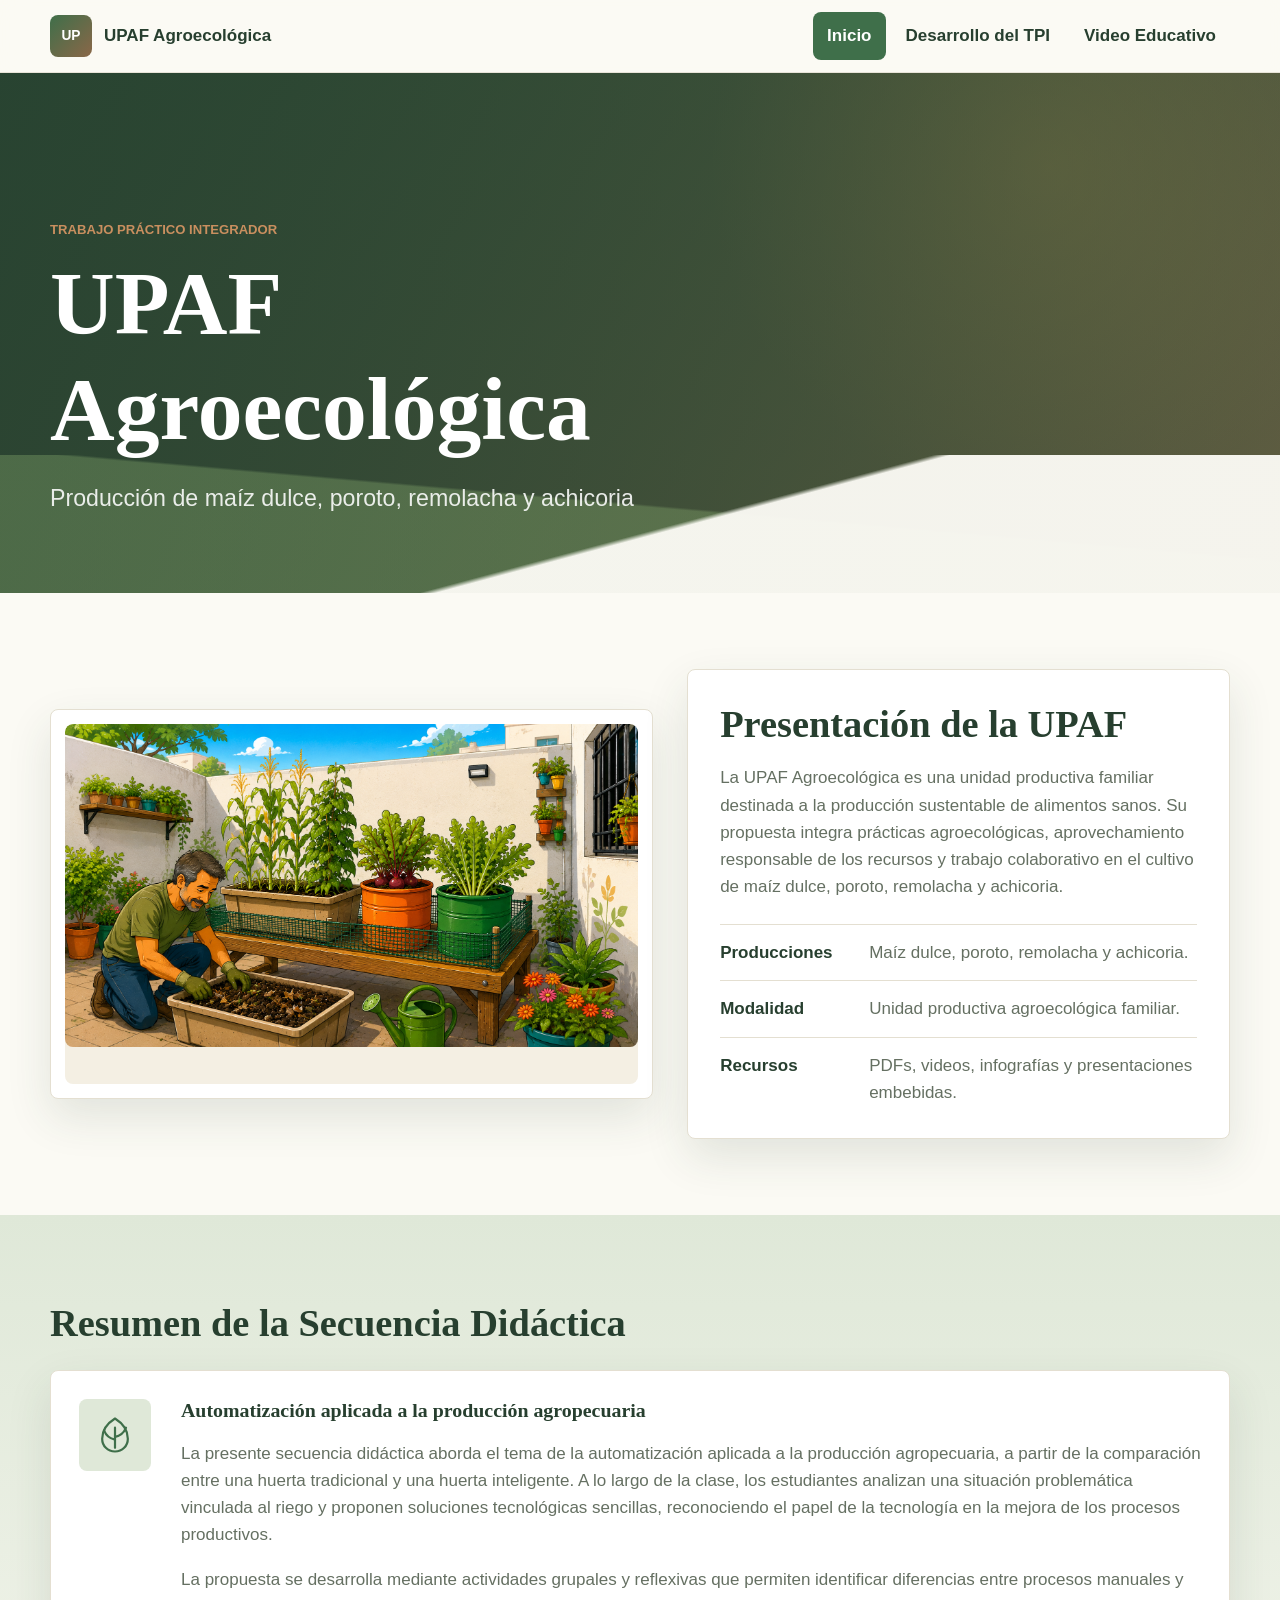
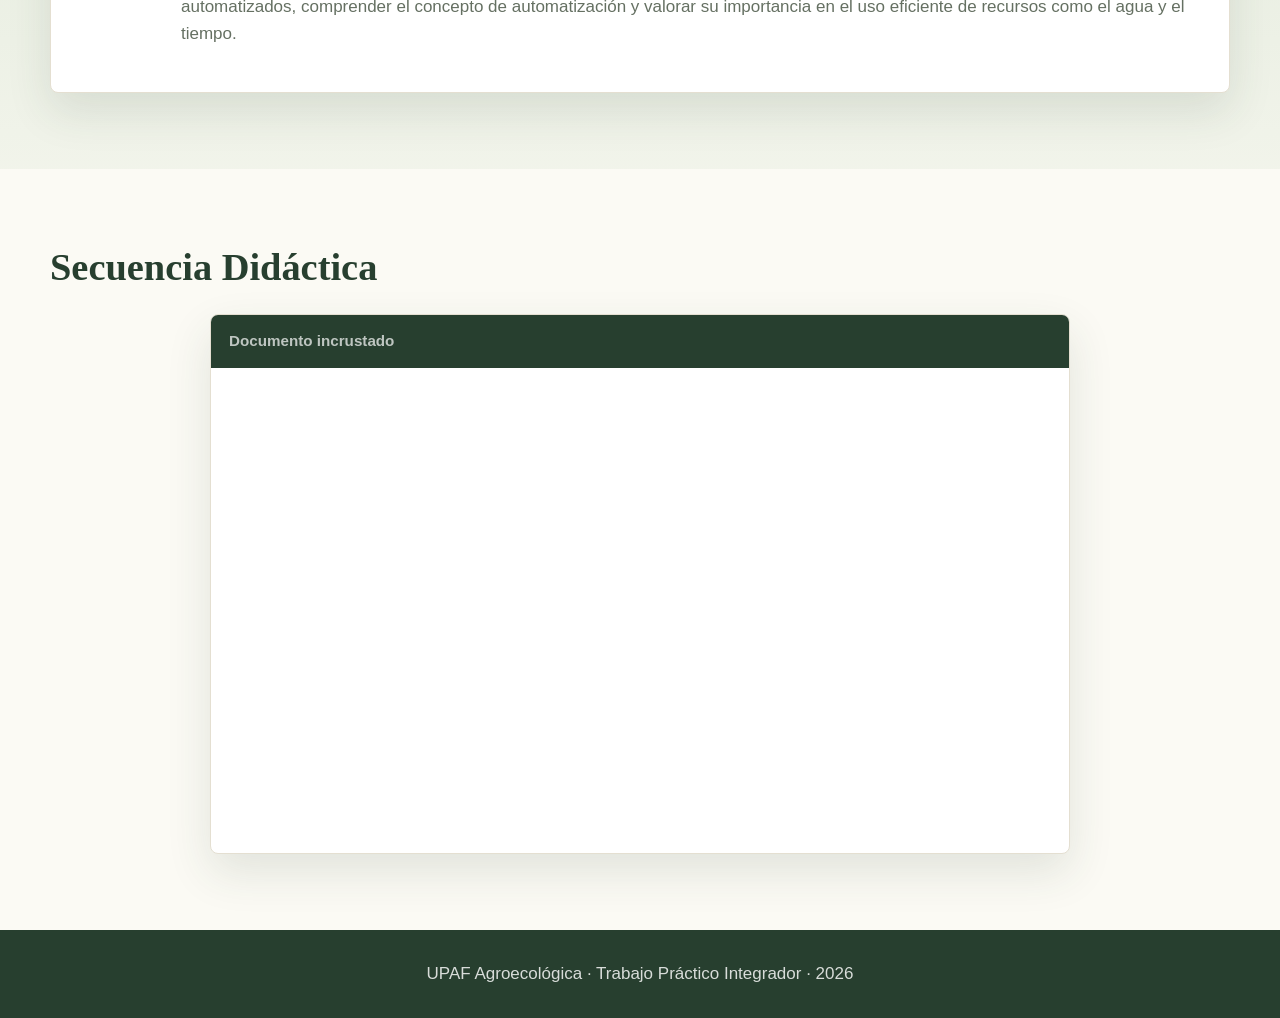
==== index.html @ 906739ae "Quitar el texto Sección 2 de la portada" ====
<!DOCTYPE html>
<html lang="es">
<head>
  <meta charset="UTF-8">
  <meta name="viewport" content="width=device-width, initial-scale=1.0">
  <title>UPAF Agroecológica</title>
  <link rel="stylesheet" href="styles.css">
</head>
<body>
  <header class="site-header">
    <nav class="navbar" aria-label="Navegación principal">
      <a class="brand" href="index.html" aria-label="Ir al inicio">
        <span class="brand-mark" aria-hidden="true">UP</span>
        <span>UPAF Agroecológica</span>
      </a>

      <button class="nav-toggle" type="button" aria-label="Abrir menú" aria-expanded="false">
        <span></span>
        <span></span>
        <span></span>
      </button>

      <div class="nav-links">
        <a class="active" href="index.html">Inicio</a>
        <a href="desarrollo.html">Desarrollo del TPI</a>
        <a href="video.html">Video Educativo</a>
      </div>
    </nav>
  </header>

  <main>
    <section class="hero home-hero">
      <div class="hero-content reveal">
        <p class="eyebrow">Trabajo Práctico Integrador</p>
        <h1>UPAF Agroecológica</h1>
        <p class="hero-subtitle">Producción de maíz dulce, poroto, remolacha y achicoria</p>
      </div>
    </section>

    <section class="section section-grid">
      <div class="media-frame reveal">
        <div class="image-placeholder">
          <img
            src="portada.png"
            alt="Imagen de portada de la UPAF Agroecológica"
            class="main-image">
          
        </div>
      </div>

      <article class="content-panel reveal">
        <h2>Presentación de la UPAF</h2>

        <p>
          La UPAF Agroecológica es una unidad productiva familiar destinada a la producción sustentable
          de alimentos sanos. Su propuesta integra prácticas agroecológicas, aprovechamiento responsable
          de los recursos y trabajo colaborativo en el cultivo de maíz dulce, poroto, remolacha y achicoria.
        </p>

        <dl class="data-list">
          <div>
            <dt>Producciones</dt>
            <dd>Maíz dulce, poroto, remolacha y achicoria.</dd>
          </div>

          <div>
            <dt>Modalidad</dt>
            <dd>Unidad productiva agroecológica familiar.</dd>
          </div>

          <div>
            <dt>Recursos</dt>
            <dd>PDFs, videos, infografías y presentaciones embebidas.</dd>
          </div>
        </dl>
      </article>
    </section>

    <section class="section soft-band">
      <div class="section-heading reveal">
        <p class="eyebrow"></p>
        <h2>Resumen de la Secuencia Didáctica</h2>
      </div>

      <article class="summary-card reveal">
        <div class="summary-icon" aria-hidden="true">
          <svg viewBox="0 0 48 48">
            <path d="M24 6c8 5 14 12 14 22 0 8-6 14-14 14S10 36 10 28C10 18 16 11 24 6Z"></path>
            <path d="M24 16v22"></path>
            <path d="M24 29c-6-1-10-5-12-10"></path>
            <path d="M24 26c6-1 10-5 12-10"></path>
          </svg>
        </div>

        <div>
          <h3>Automatización aplicada a la producción agropecuaria</h3>

          <p>
            La presente secuencia didáctica aborda el tema de la automatización aplicada a la producción
            agropecuaria, a partir de la comparación entre una huerta tradicional y una huerta inteligente.
            A lo largo de la clase, los estudiantes analizan una situación problemática vinculada al riego
            y proponen soluciones tecnológicas sencillas, reconociendo el papel de la tecnología en la mejora
            de los procesos productivos.
          </p>

          <p>
            La propuesta se desarrolla mediante actividades grupales y reflexivas que permiten identificar
            diferencias entre procesos manuales y automatizados, comprender el concepto de automatización
            y valorar su importancia en el uso eficiente de recursos como el agua y el tiempo.
          </p>
        </div>
      </article>
    </section>

    <section class="section">
      <div class="section-heading reveal">
        <h2>Secuencia Didáctica</h2>
      </div>

      <div class="embed-shell large reveal">
        <div class="embed-toolbar">
          <span>Documento incrustado</span>
        </div>

        <iframe
          class="document-embed"
          title="Secuencia Didáctica"
          src="https://docs.google.com/document/d/e/2PACX-1vS4rLDnPW2MPdpsQBTANi0W0fSlacHZTo8EdYUgH3TrhfxqoQtCGMOrkkI7AzbZ5825nldWtmQhPQYa/pub?embedded=true"
          loading="lazy">
        </iframe>
      </div>
    </section>
  </main>

  <footer class="footer">
    <p>UPAF Agroecológica · Trabajo Práctico Integrador · 2026</p>
  </footer>

  <script src="script.js"></script>
</body>
</html>
---- styles.css ----
:root {
  --green-900: #273f2f;
  --green-700: #3f6f4a;
  --green-500: #6e9a65;
  --sage: #dfe8d8;
  --earth: #8a6748;
  --clay: #c98f5f;
  --beige: #f4efe3;
  --cream: #fbfaf4;
  --white: #ffffff;
  --ink: #243027;
  --muted: #657062;
  --line: #e4dfd1;
  --shadow: 0 18px 45px rgba(39, 63, 47, 0.12);
  --radius: 8px;
  --max-width: 1180px;
}

/* Base global */
* {
  box-sizing: border-box;
}

html {
  scroll-behavior: smooth;
}

body {
  margin: 0;
  color: var(--ink);
  background: var(--cream);
  font-family: "Segoe UI", "Source Sans Pro", Arial, sans-serif;
  font-size: 17px;
  line-height: 1.6;
}

a {
  color: inherit;
  text-decoration: none;
}

button {
  font: inherit;
}

/* Navegación fija */
.site-header {
  position: sticky;
  top: 0;
  z-index: 100;
  border-bottom: 1px solid rgba(228, 223, 209, 0.8);
  background: rgba(251, 250, 244, 0.92);
  backdrop-filter: blur(14px);
}

.navbar {
  display: flex;
  align-items: center;
  justify-content: space-between;
  width: min(100% - 32px, var(--max-width));
  min-height: 72px;
  margin: 0 auto;
  gap: 24px;
}

.brand {
  display: inline-flex;
  align-items: center;
  gap: 12px;
  font-weight: 700;
  color: var(--green-900);
}

.brand-mark {
  display: grid;
  place-items: center;
  width: 42px;
  height: 42px;
  border-radius: var(--radius);
  color: var(--white);
  background: linear-gradient(135deg, var(--green-700), var(--earth));
  font-size: 0.86rem;
  letter-spacing: 0;
}

.nav-links {
  display: flex;
  align-items: center;
  gap: 6px;
}

.nav-links a {
  padding: 10px 14px;
  border-radius: var(--radius);
  color: var(--green-900);
  font-weight: 600;
  transition: background 180ms ease, color 180ms ease;
}

.nav-links a:hover,
.nav-links a.active {
  color: var(--white);
  background: var(--green-700);
}

.nav-toggle {
  display: none;
  width: 44px;
  height: 44px;
  border: 1px solid var(--line);
  border-radius: var(--radius);
  background: var(--white);
}

.nav-toggle span {
  display: block;
  width: 20px;
  height: 2px;
  margin: 5px auto;
  background: var(--green-900);
  transition: transform 180ms ease, opacity 180ms ease;
}

/* Portadas y encabezados */
.hero {
  display: grid;
  align-items: end;
  min-height: 520px;
  padding: 132px 24px 76px;
  color: var(--white);
  background:
    linear-gradient(90deg, rgba(39, 63, 47, 0.86), rgba(39, 63, 47, 0.5)),
    radial-gradient(circle at 82% 18%, rgba(224, 180, 91, 0.34), transparent 30%),
    linear-gradient(135deg, #2f5e3d, #9b7b54);
}

.home-hero {
  position: relative;
  overflow: hidden;
}

.home-hero::after {
  content: "";
  position: absolute;
  inset: auto 0 0;
  height: 138px;
  background:
    linear-gradient(165deg, transparent 52%, rgba(251, 250, 244, 0.96) 53%),
    linear-gradient(185deg, transparent 42%, rgba(132, 168, 108, 0.38) 43%);
  pointer-events: none;
}

.hero-content,
.page-title > div,
.section,
.dashboard-grid {
  width: min(100% - 32px, var(--max-width));
  margin: 0 auto;
}

.hero-content {
  position: relative;
  z-index: 1;
}

.eyebrow {
  margin: 0 0 10px;
  color: var(--clay);
  font-size: 0.82rem;
  font-weight: 700;
  letter-spacing: 0;
  text-transform: uppercase;
}

h1,
h2,
h3 {
  margin: 0;
  color: var(--green-900);
  font-family: Georgia, "Times New Roman", serif;
  line-height: 1.18;
}

.hero h1 {
  max-width: 760px;
  color: var(--white);
  font-size: clamp(2.75rem, 7vw, 5.6rem);
}

.hero-subtitle {
  max-width: 680px;
  margin: 18px 0 0;
  color: rgba(255, 255, 255, 0.88);
  font-size: clamp(1.1rem, 2.3vw, 1.45rem);
}

/* Secciones de contenido */
.section {
  padding: 76px 0;
}

.section-grid {
  display: grid;
  grid-template-columns: minmax(0, 1fr) minmax(320px, 0.9fr);
  align-items: center;
  gap: 34px;
}

.media-frame,
.content-panel,
.summary-card,
.resource-card,
.credits-card,
.embed-shell {
  border: 1px solid var(--line);
  border-radius: var(--radius);
  background: var(--white);
  box-shadow: var(--shadow);
}

.media-frame {
  padding: 14px;
}

.image-placeholder {
  display: grid;
  min-height: 360px;
  overflow: hidden;
  border-radius: var(--radius);
  background: var(--beige);
}

.image-placeholder svg {
  width: 100%;
  height: 100%;
  min-height: 280px;
}

.image-placeholder p {
  margin: 0;
  padding: 16px 18px;
  color: var(--muted);
  background: var(--white);
  font-weight: 600;
}

.content-panel {
  padding: 32px;
}

.content-panel h2,
.section-heading h2,
.credits-card h2 {
  font-size: clamp(1.75rem, 3vw, 2.55rem);
}

.content-panel p,
.summary-card p,
.page-title p,
.resource-card p {
  color: var(--muted);
}

.data-list,
.credits-list {
  display: grid;
  gap: 14px;
  margin: 24px 0 0;
}

.data-list div,
.credits-list div {
  display: grid;
  grid-template-columns: 135px 1fr;
  gap: 14px;
  padding-top: 14px;
  border-top: 1px solid var(--line);
}

dt {
  color: var(--green-900);
  font-weight: 700;
}

dd {
  margin: 0;
  color: var(--muted);
}

.soft-band {
  width: 100%;
  max-width: none;
  padding-right: max(16px, calc((100% - var(--max-width)) / 2));
  padding-left: max(16px, calc((100% - var(--max-width)) / 2));
  background: linear-gradient(180deg, var(--sage), rgba(223, 232, 216, 0.35));
}

.section-heading {
  margin-bottom: 24px;
}

.summary-card {
  display: grid;
  grid-template-columns: 82px 1fr;
  gap: 20px;
  padding: 28px;
}

.summary-icon {
  display: grid;
  place-items: center;
  width: 72px;
  height: 72px;
  border-radius: var(--radius);
  color: var(--green-700);
  background: var(--sage);
}

.summary-icon svg {
  width: 44px;
  height: 44px;
  fill: none;
  stroke: currentColor;
  stroke-width: 2.4;
  stroke-linecap: round;
  stroke-linejoin: round;
}

/* Contenedores preparados para recursos embebidos */
.embed-shell {
  overflow: hidden;
}

.embed-shell.large {
  min-height: 540px;
}

.embed-toolbar {
  display: flex;
  align-items: center;
  justify-content: space-between;
  gap: 16px;
  padding: 14px 18px;
  color: var(--white);
  background: var(--green-900);
  font-size: 0.95rem;
  font-weight: 700;
}

.embed-toolbar span:last-child {
  color: rgba(255, 255, 255, 0.7);
  font-weight: 600;
}

.embed-placeholder,
.video-placeholder {
  display: grid;
  place-items: center;
  min-height: 460px;
  padding: 28px;
  text-align: center;
  background:
    linear-gradient(45deg, rgba(223, 232, 216, 0.45) 25%, transparent 25%),
    linear-gradient(-45deg, rgba(223, 232, 216, 0.45) 25%, transparent 25%),
    var(--cream);
  background-size: 24px 24px;
}

.embed-placeholder p,
.video-placeholder p {
  margin: 0;
  color: var(--green-900);
  font-weight: 700;
}

code {
  display: inline-block;
  max-width: 100%;
  margin-top: 12px;
  padding: 8px 10px;
  overflow-wrap: anywhere;
  border-radius: var(--radius);
  color: var(--earth);
  background: var(--white);
  font-size: 0.9rem;
}

.page-title {
  padding: 132px 0 48px;
  background: linear-gradient(135deg, rgba(223, 232, 216, 0.8), rgba(244, 239, 227, 0.65));
}

.page-title h1 {
  max-width: 840px;
  font-size: clamp(2.2rem, 5vw, 4rem);
}

.page-title p:not(.eyebrow) {
  max-width: 720px;
  margin: 16px 0 0;
  font-size: 1.12rem;
}

.dashboard-grid {
  display: grid;
  grid-template-columns: repeat(3, minmax(0, 1fr));
  gap: 22px;
  padding: 56px 0 84px;
}

.resource-card {
  display: flex;
  flex-direction: column;
  min-height: 360px;
  padding: 24px;
  transition: transform 180ms ease, box-shadow 180ms ease, border-color 180ms ease;
}

.resource-card:hover {
  transform: translateY(-4px);
  border-color: rgba(63, 111, 74, 0.34);
  box-shadow: 0 22px 54px rgba(39, 63, 47, 0.16);
}

.card-topline {
  display: flex;
  align-items: center;
  justify-content: space-between;
  margin-bottom: 20px;
}

.item-number {
  color: var(--earth);
  font-size: 0.95rem;
  font-weight: 800;
}

.card-icon {
  display: grid;
  place-items: center;
  width: 44px;
  height: 44px;
  border-radius: var(--radius);
  color: var(--green-900);
  background: var(--sage);
  font-size: 1.35rem;
  font-weight: 800;
}

.resource-card h2 {
  min-height: 64px;
  font-size: 1.35rem;
}

.resource-card p {
  flex: 1;
  margin: 14px 0 22px;
}

.embed-toggle {
  align-self: flex-start;
  border: 0;
  border-radius: var(--radius);
  padding: 10px 16px;
  color: var(--white);
  background: var(--green-700);
  cursor: pointer;
  font-weight: 700;
  transition: background 180ms ease, transform 180ms ease;
}

.embed-toggle:hover {
  background: var(--green-900);
  transform: translateY(-1px);
}

.card-embed {
  margin-top: 18px;
}

.embed-placeholder.compact {
  min-height: 190px;
  border: 1px dashed rgba(63, 111, 74, 0.45);
  border-radius: var(--radius);
  color: var(--muted);
  font-weight: 700;
}

.embed-shell iframe,
.card-embed iframe {
  display: block;
  width: 100%;
  min-height: 460px;
  border: 0;
  background: var(--white);
}

.card-embed iframe {
  min-height: 260px;
  border: 1px solid var(--line);
  border-radius: var(--radius);
}

.video-shell {
  max-width: 1040px;
  margin: 0 auto;
}

.video-placeholder {
  min-height: 560px;
  aspect-ratio: 16 / 9;
}

.credits-section {
  padding-top: 0;
}

.credits-card {
  max-width: 760px;
  margin: 0 auto;
  padding: 32px;
}

.footer {
  padding: 30px 16px;
  color: rgba(255, 255, 255, 0.82);
  background: var(--green-900);
  text-align: center;
}

.footer p {
  margin: 0;
}

/* Animaciones suaves de aparición */
.reveal {
  opacity: 0;
  transform: translateY(18px);
  transition: opacity 520ms ease, transform 520ms ease;
}

.reveal.is-visible {
  opacity: 1;
  transform: translateY(0);
}

/* Adaptación a tablets y móviles */
@media (max-width: 940px) {
  .section-grid,
  .dashboard-grid {
    grid-template-columns: repeat(2, minmax(0, 1fr));
  }

  .section-grid {
    grid-template-columns: 1fr;
  }
}

@media (max-width: 720px) {
  body {
    font-size: 16px;
  }

  .navbar {
    min-height: 64px;
  }

  .nav-toggle {
    display: inline-block;
  }

  .nav-links {
    position: fixed;
    top: 64px;
    right: 16px;
    left: 16px;
    display: grid;
    gap: 8px;
    padding: 12px;
    border: 1px solid var(--line);
    border-radius: var(--radius);
    background: var(--white);
    box-shadow: var(--shadow);
    transform: translateY(-12px);
    opacity: 0;
    pointer-events: none;
    transition: opacity 180ms ease, transform 180ms ease;
  }

  .nav-links.is-open {
    transform: translateY(0);
    opacity: 1;
    pointer-events: auto;
  }

  .nav-toggle.is-open span:nth-child(1) {
    transform: translateY(7px) rotate(45deg);
  }

  .nav-toggle.is-open span:nth-child(2) {
    opacity: 0;
  }

  .nav-toggle.is-open span:nth-child(3) {
    transform: translateY(-7px) rotate(-45deg);
  }

  .hero {
    min-height: 470px;
    padding: 112px 20px 72px;
  }

  .section {
    padding: 54px 0;
  }

  .soft-band {
    padding-top: 54px;
    padding-bottom: 54px;
  }

  .dashboard-grid {
    grid-template-columns: 1fr;
    padding-top: 38px;
  }

  .summary-card,
  .data-list div,
  .credits-list div {
    grid-template-columns: 1fr;
  }

  .resource-card {
    min-height: auto;
  }

  .resource-card h2 {
    min-height: 0;
  }

  .embed-toolbar {
    align-items: flex-start;
    flex-direction: column;
  }

  .embed-placeholder,
  .video-placeholder {
    min-height: 330px;
  }
}

@media (prefers-reduced-motion: reduce) {
  *,
  *::before,
  *::after {
    scroll-behavior: auto !important;
    transition-duration: 0.01ms !important;
    animation-duration: 0.01ms !important;
  }
}

/* Corrección para tarjetas con recursos incrustados en desarrollo.html */

.dashboard-grid {
  align-items: start;
}

.resource-card {
  scroll-margin-top: 96px;
}

.resource-card.is-expanded {
  grid-column: 1 / -1;
  min-height: auto;
}

.resource-card.is-expanded:hover {
  transform: none;
}

.embed-tile {
  position: relative;
  display: block;
  width: 100%;
  min-height: 210px;
  margin-top: auto;
  overflow: hidden;
  border-radius: var(--radius);
  background: var(--white);
  cursor: pointer;
  isolation: isolate;
  box-shadow: 0 12px 28px rgba(39, 63, 47, 0.1);
  transition: transform 180ms ease, box-shadow 180ms ease;
}

.embed-tile:hover,
.embed-tile:focus-visible {
  transform: translateY(-2px);
  box-shadow: 0 18px 38px rgba(39, 63, 47, 0.16);
  outline: 3px solid rgba(110, 154, 101, 0.24);
  outline-offset: 3px;
}

.embed-tile iframe {
  display: block;
  width: 100%;
  max-width: 100%;
  height: 210px;
  border: 0;
  background: var(--white);
}

.embed-tile .embed-canvas {
  display: grid;
  place-items: center;
  min-height: 210px;
  padding: 22px;
  color: var(--green-900);
  background:
    linear-gradient(135deg, rgba(223, 232, 216, 0.7), rgba(244, 239, 227, 0.28)),
    var(--white);
  text-align: center;
  font-weight: 700;
}

.embed-tile.video-tile .embed-canvas {
  aspect-ratio: 16 / 9;
}

.embed-tile .canva-diptico-embed,
.embed-tile .canva-calendario-embed {
  height: 360px;
}

.embed-tile .canva-infografia-embed {
  height: 420px;
}

.embed-tile .facebook-embed {
  max-width: 500px;
  height: 538px;
  margin: 0 auto;
}

.embed-tile .calameo-embed {
  width: 100%;
  max-width: 100%;
  height: 300px;
  margin: 0 auto;
  border: 0;
}

.tile-action {
  position: absolute;
  right: 12px;
  bottom: 12px;
  z-index: 20;
  padding: 5px 10px;
  border-radius: var(--radius);
  color: var(--green-900);
  background: rgba(255, 255, 255, 0.95);
  box-shadow: 0 8px 20px rgba(39, 63, 47, 0.12);
  font-size: 0.78rem;
  font-weight: 800;
  pointer-events: auto;
}

.resource-card.is-expanded .embed-tile {
  min-height: 580px;
  margin-top: 20px;
  box-shadow: none;
}

.resource-card.is-expanded .embed-tile iframe {
  height: 580px;
}

.resource-card.is-expanded .embed-tile .embed-canvas {
  min-height: 580px;
  padding: 34px;
  background: var(--white);
}

.resource-card.is-expanded .embed-tile .canva-diptico-embed,
.resource-card.is-expanded .embed-tile .canva-calendario-embed {
  height: 720px;
}

.resource-card.is-expanded .embed-tile .canva-infografia-embed {
  height: 980px;
}

.resource-card.is-expanded .embed-tile .facebook-embed {
  height: 620px;
}

.resource-card.is-expanded .embed-tile .calameo-embed {
  height: 580px;
}

@media (max-width: 720px) {
  .resource-card.is-expanded {
    grid-column: auto;
  }

  .embed-tile,
  .embed-tile iframe,
  .embed-tile .embed-canvas {
    min-height: 190px;
  }

  .embed-tile .canva-diptico-embed,
  .embed-tile .canva-calendario-embed {
    height: 320px;
    min-height: 320px;
  }

  .embed-tile .canva-infografia-embed {
    height: 420px;
    min-height: 420px;
  }

  .embed-tile .calameo-embed {
    height: 300px;
    min-height: 300px;
  }

  .resource-card.is-expanded .embed-tile,
  .resource-card.is-expanded .embed-tile iframe,
  .resource-card.is-expanded .embed-tile .embed-canvas {
    min-height: 420px;
  }

  .resource-card.is-expanded .embed-tile .canva-diptico-embed,
  .resource-card.is-expanded .embed-tile .canva-calendario-embed {
    height: 560px;
    min-height: 560px;
  }

  .resource-card.is-expanded .embed-tile .canva-infografia-embed {
    height: 760px;
    min-height: 760px;
  }

  .resource-card.is-expanded .embed-tile .calameo-embed {
    height: 520px;
    min-height: 520px;
  }
}


/* Mejora visual del ítem 9 - Informe / reporte */

.report-preview {
  padding: 14px;
  background:
    linear-gradient(135deg, rgba(223, 232, 216, 0.65), rgba(244, 239, 227, 0.45)),
    #ffffff;
  border: 1px solid rgba(63, 111, 74, 0.22);
}

.report-preview-label {
  display: grid;
  gap: 2px;
  margin-bottom: 12px;
  padding: 10px 12px;
  border-radius: 8px;
  color: #273f2f;
  background: rgba(255, 255, 255, 0.88);
  border: 1px solid rgba(228, 223, 209, 0.9);
}

.report-preview-label span {
  color: #8a6748;
  font-size: 0.76rem;
  font-weight: 800;
  text-transform: uppercase;
  letter-spacing: 0;
}

.report-preview-label strong {
  font-size: 0.95rem;
  line-height: 1.25;
}

.report-preview .calameo-embed {
  display: block;
  width: 100% !important;
  max-width: 100% !important;
  height: 340px !important;
  border: 0 !important;
  border-radius: 8px;
  background: #ffffff;
  box-shadow: 0 10px 24px rgba(39, 63, 47, 0.14);
}

.resource-card.is-expanded .report-preview .calameo-embed {
  height: 640px !important;
}

.report-preview .tile-action {
  right: 22px;
  bottom: 22px;
}

@media (max-width: 720px) {
  .report-preview .calameo-embed {
    height: 320px !important;
  }

  .resource-card.is-expanded .report-preview .calameo-embed {
    height: 540px !important;
  }
}


/* Centrar encabezado principal de la página Desarrollo */

.dashboard-title {
  text-align: center;
}

.dashboard-title > div {
  display: grid;
  justify-items: center;
}

.dashboard-title h1 {
  width: 100%;
  max-width: 100%;
  text-align: center;
}

.dashboard-title p {
  max-width: 100%;
  text-align: center;
}


/* Hace clickeable el calendario de Canva completo */

.canva-clickable-preview {
  position: relative;
}

.canva-clickable-preview .iframe-open-layer {
  position: absolute;
  inset: 0;
  z-index: 15;
  display: block;
  border-radius: 8px;
  background: transparent;
}

.canva-clickable-preview .tile-action {
  z-index: 20;
  pointer-events: none;
}
/* Ítem 7 - Calendario Canva clickeable */

.canva-link-preview {
  position: relative;
  padding-bottom: 54px;
}

.canva-link-preview .open-resource-layer {
  position: absolute;
  inset: 0 0 54px 0;
  z-index: 15;
  display: block;
  border-radius: 8px 8px 0 0;
  background: transparent;
}

.canva-link-preview .resource-link {
  position: absolute;
  right: 12px;
  bottom: 12px;
  left: 12px;
  z-index: 25;
  display: block;
  padding: 9px 12px;
  border-radius: 8px;
  color: #ffffff;
  background: #3f6f4a;
  font-size: 0.86rem;
  font-weight: 800;
  text-align: center;
}

.canva-link-preview .resource-link:hover {
  background: #273f2f;
}


/* Ítem 5 - Mapa Mental en Canva */

.embed-tile .canva-mapa-embed {
  width: 100% !important;
  height: 430px !important;
  border: 0 !important;
}

.resource-card.is-expanded .embed-tile .canva-mapa-embed {
  height: 900px !important;
}

@media (max-width: 720px) {
  .embed-tile .canva-mapa-embed {
    height: 430px !important;
    min-height: 430px;
  }

  .resource-card.is-expanded .embed-tile .canva-mapa-embed {
    height: 760px !important;
    min-height: 760px;
  }
}

.main-image {
  display: block;
  width: 100%;
  height: auto;
  border-radius: 8px;
}
Debés incrustarlo en `index.html`, en la **Sección 3: Secuencia Didáctica**.

Buscá este bloque:

```html
<div class="embed-shell large reveal">
  <div class="embed-toolbar">
    <span>Visor PDF</span>
    <span>iframe preparado</span>
  </div>

  <div class="embed-placeholder">
    <p>Aquí se incrustará la secuencia didáctica en formato PDF.</p>
    <code>&lt;iframe src="ruta-del-pdf.pdf"&gt;&lt;/iframe&gt;</code>
  </div>
</div>
```

Y reemplazalo por este:

```html
<div class="embed-shell large reveal">
  <div class="embed-toolbar">
    <span>Secuencia Didáctica</span>
    <span>Documento incrustado</span>
  </div>

  <iframe
    class="document-embed"
    title="Secuencia Didáctica"
    src="https://docs.google.com/document/d/e/2PACX-1vS4rLDnPW2MPdpsQBTANi0W0fSlacHZTo8EdYUgH3TrhfxqoQtCGMOrkkI7AzbZ5825nldWtmQhPQYa/pub?embedded=true"
    loading="lazy">
  </iframe>
</div>

```css
.document-embed {
  display: block;
  width: 100%;
  min-height: 720px;
  border: 0;
  background: #ffffff;
}

@media (max-width: 720px) {
  .document-embed {
    min-height: 560px;
  }
}


/* Ítem 3 - Presentación UPAF en Canva */

.embed-tile .canva-presentacion-embed {
  width: 100% !important;
  height: 300px !important;
  border: 0 !important;
}

.resource-card.is-expanded .embed-tile .canva-presentacion-embed {
  height: 720px !important;
}

@media (max-width: 720px) {
  .embed-tile .canva-presentacion-embed {
    height: 260px !important;
    min-height: 260px;
  }

  .resource-card.is-expanded .embed-tile .canva-presentacion-embed {
    height: 560px !important;
    min-height: 560px;
  }
}

/* Secuencia didáctica centrada y con ancho más cómodo */

.section .embed-shell.large {
  width: min(100% - 32px, 860px);
  max-width: 860px;
  margin: 0 auto;
}

.document-embed {
  display: block;
  width: 100%;
  min-height: 680px;
  border: 0;
  background: #ffffff;
}

@media (max-width: 720px) {
  .section .embed-shell.large {
    width: min(100% - 24px, 100%);
  }

  .document-embed {
    min-height: 560px;
  }
}

/* Encabezado de la página Desarrollo */

.dashboard-title {
  color: #ffffff;
  background:
    linear-gradient(135deg, rgba(39, 63, 47, 0.96), rgba(63, 111, 74, 0.88)),
    linear-gradient(135deg, #273f2f, #6e9a65);
}

.dashboard-title .eyebrow,
.dashboard-title h1,
.dashboard-title p {
  color: #ffffff;
}

.dashboard-title p {
  color: rgba(255, 255, 255, 0.86);
}

/* Ítem 4 - Video Economía Circular en Canva */

.embed-tile .canva-reel-embed {
  width: 100% !important;
  height: 460px !important;
  border: 0 !important;
}

.resource-card.is-expanded .embed-tile .canva-reel-embed {
  height: 980px !important;
}

@media (max-width: 720px) {
  .embed-tile .canva-reel-embed {
    height: 500px !important;
    min-height: 500px;
  }

  .resource-card.is-expanded .embed-tile .canva-reel-embed {
    height: 780px !important;
    min-height: 780px;
  }
}
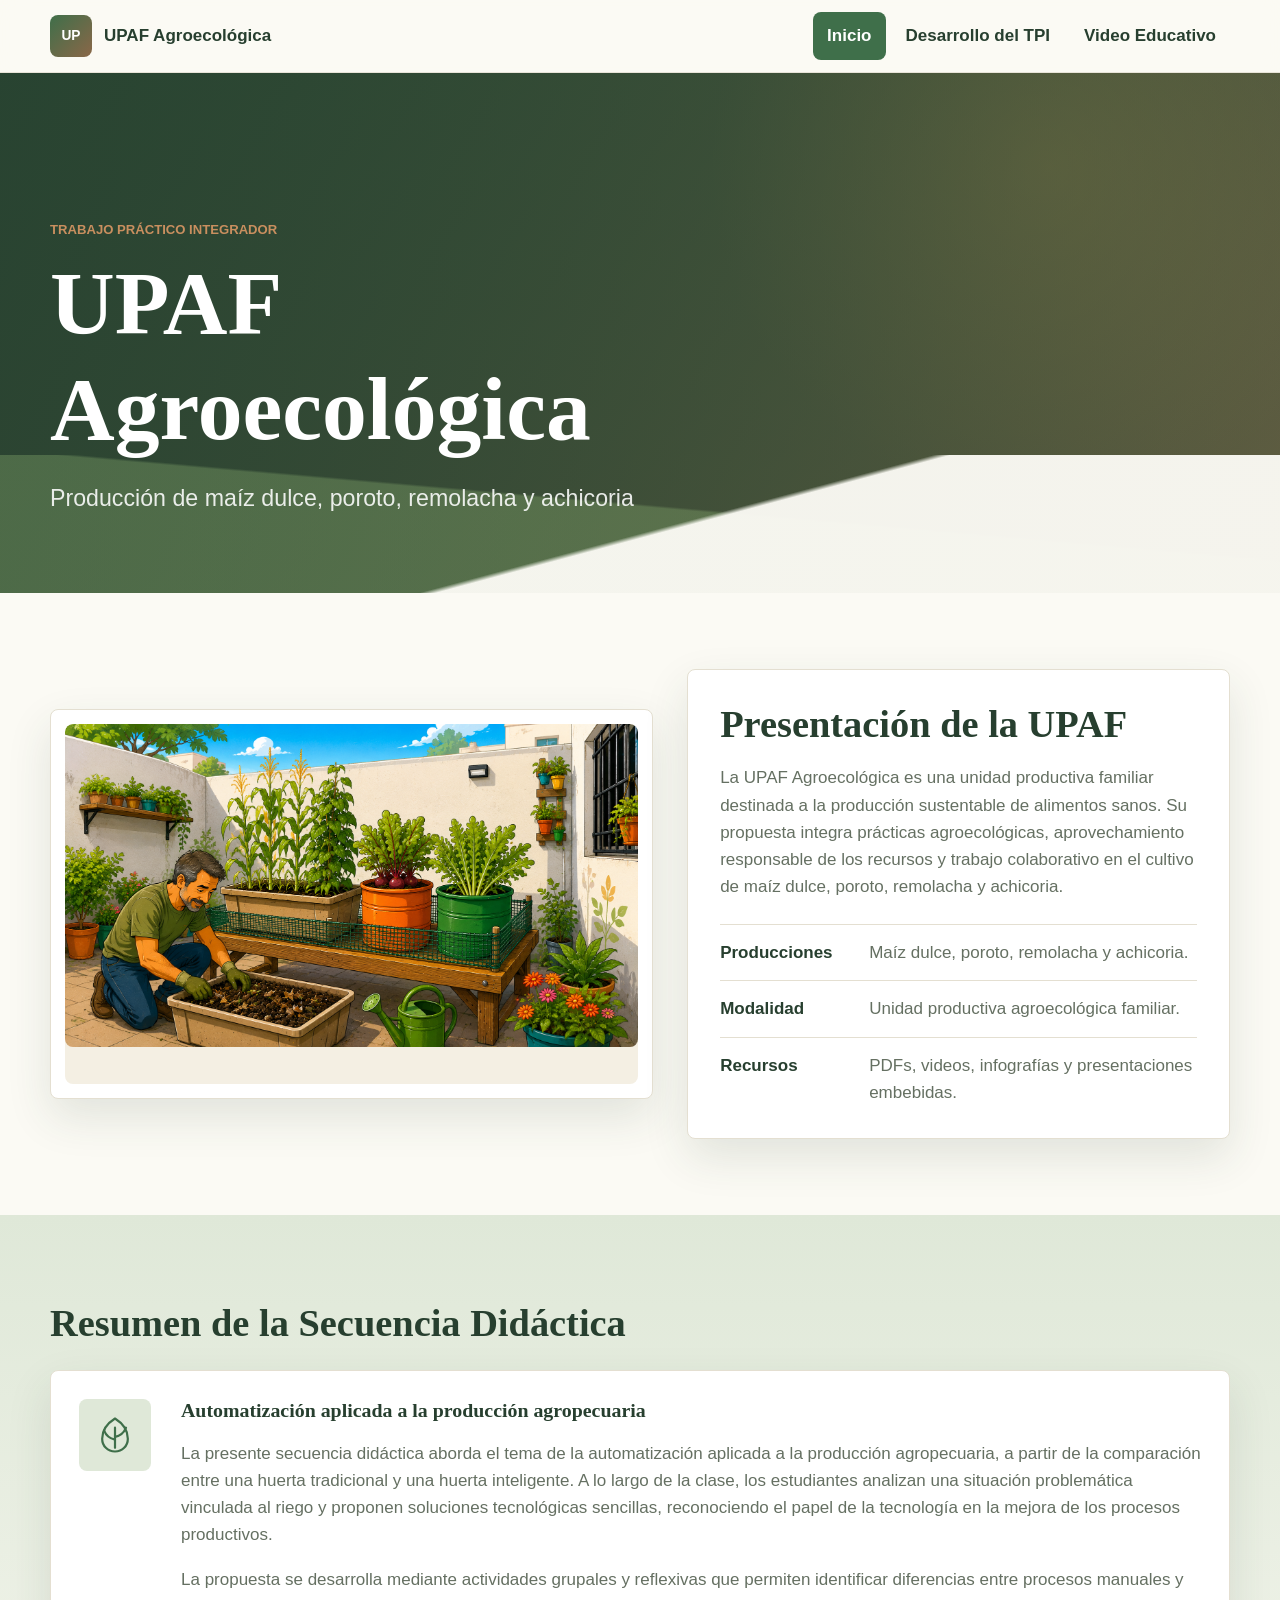
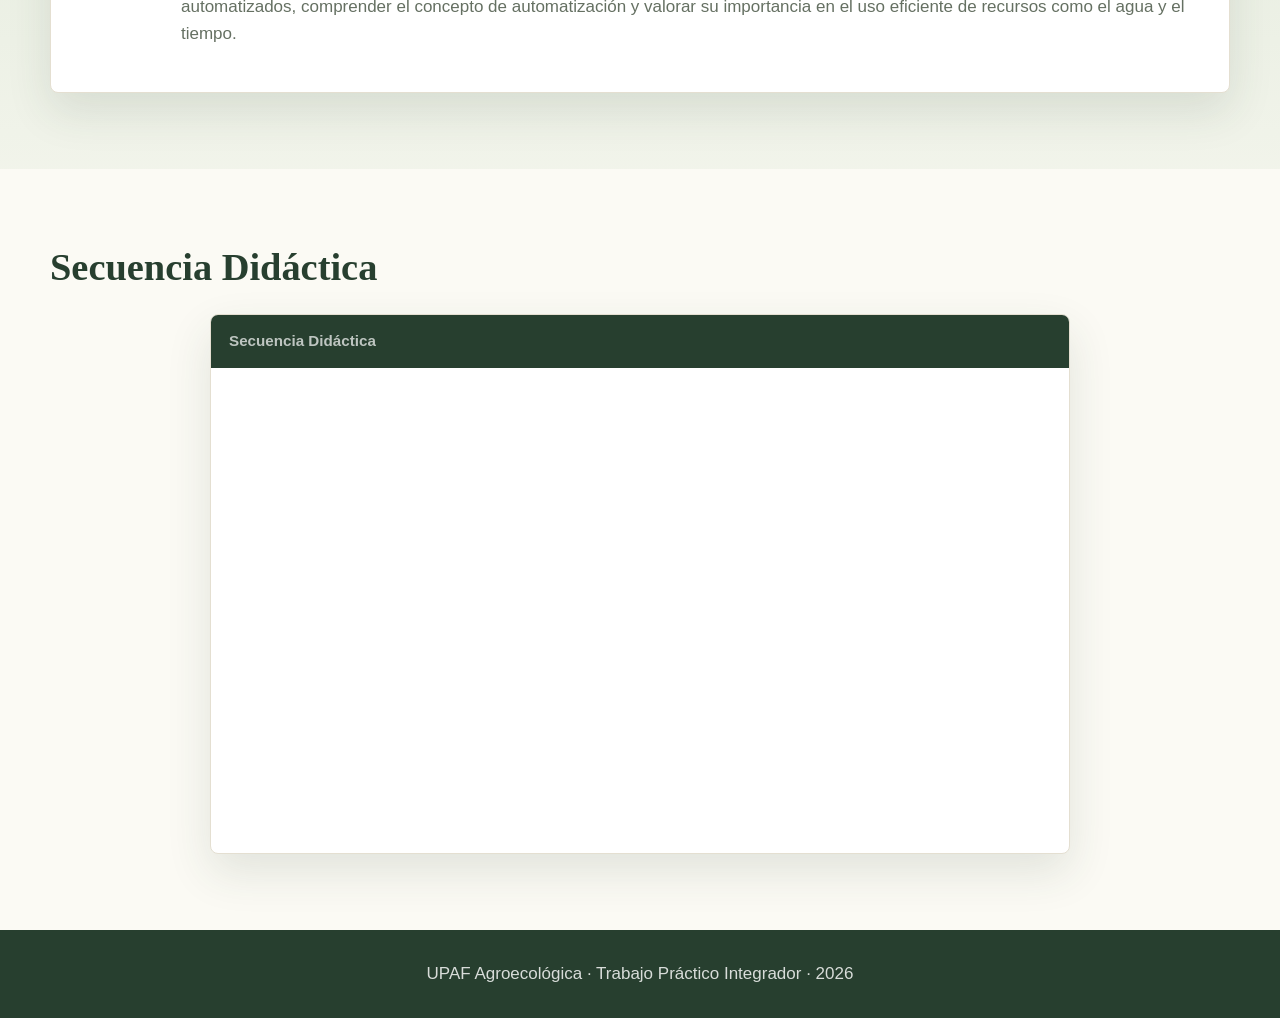
==== commit 3b1962e5: "Renombrar el documento de la portada a Secuencia Didáctica" ====
--- a/index.html
+++ b/index.html
@@ -119,7 +119,7 @@
 
       <div class="embed-shell large reveal">
         <div class="embed-toolbar">
-          <span>Documento incrustado</span>
+          <span>Secuencia Didáctica</span>
         </div>
 
         <iframe
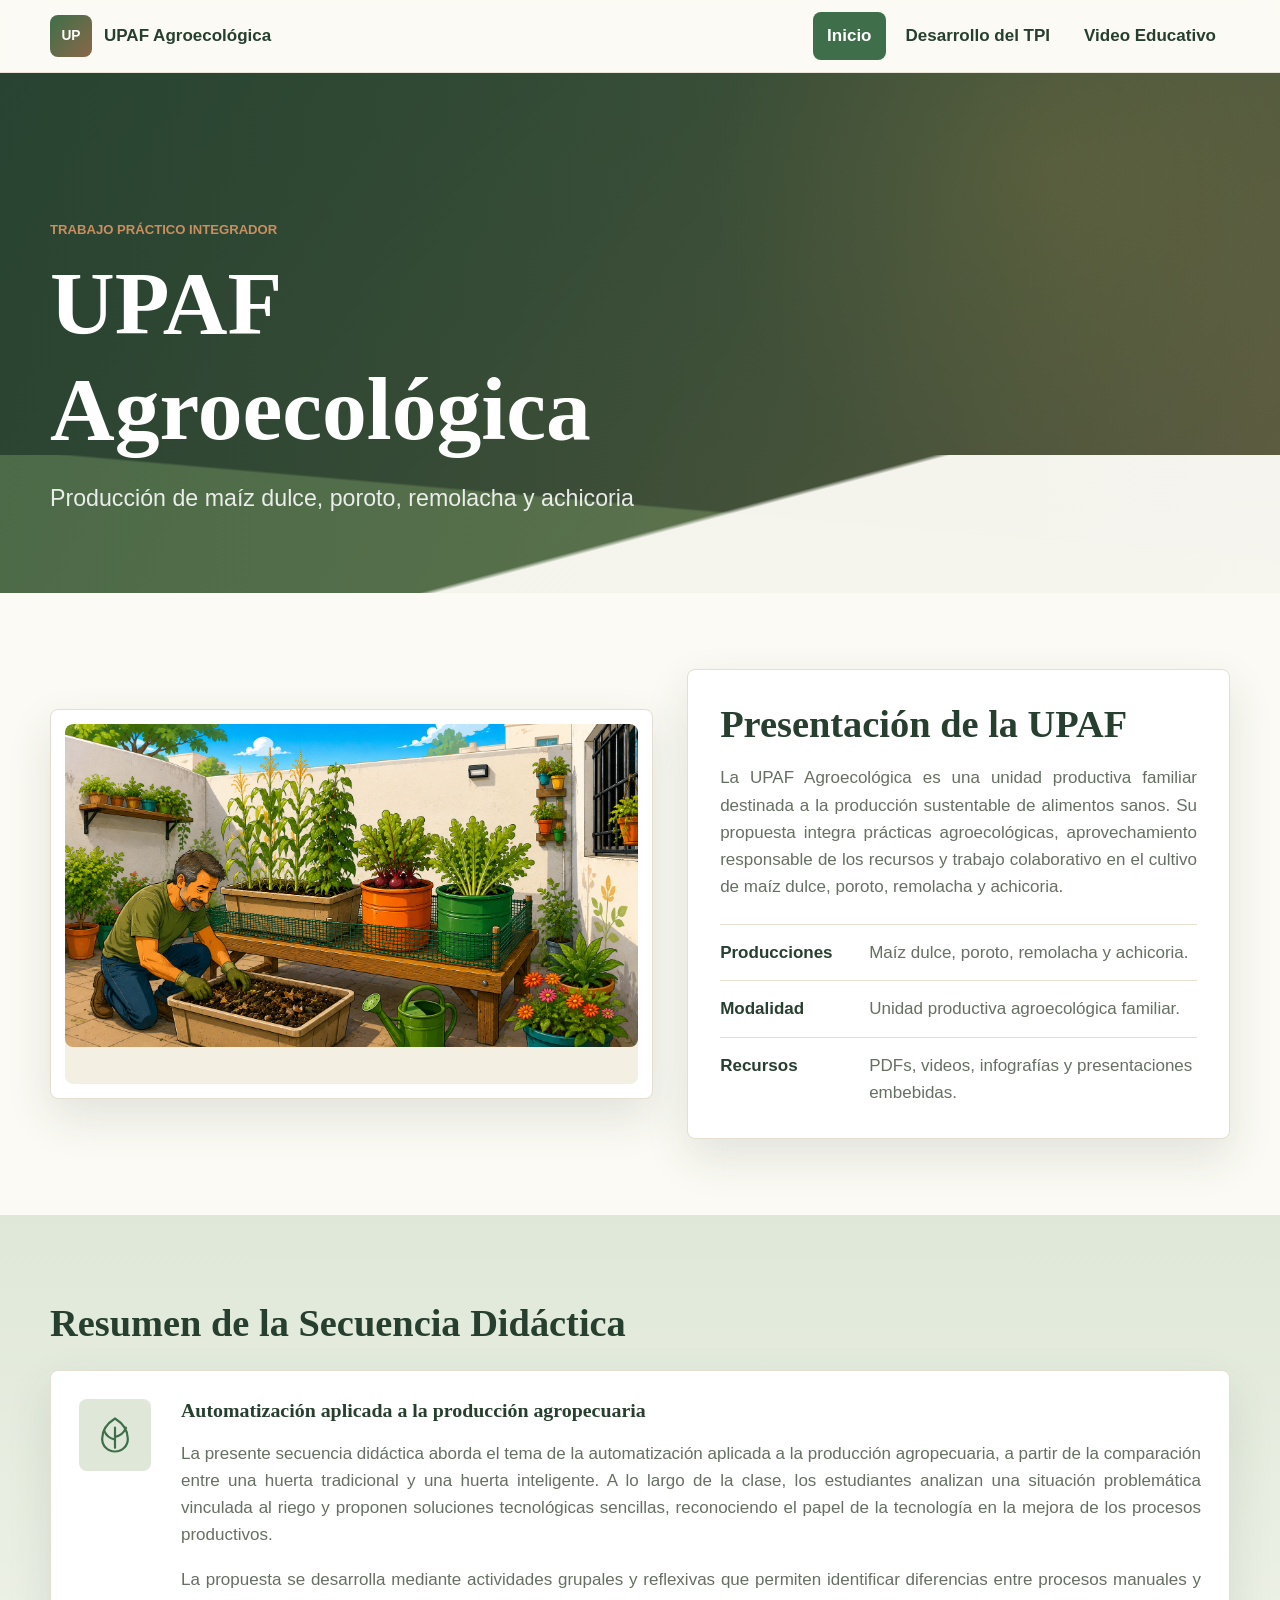
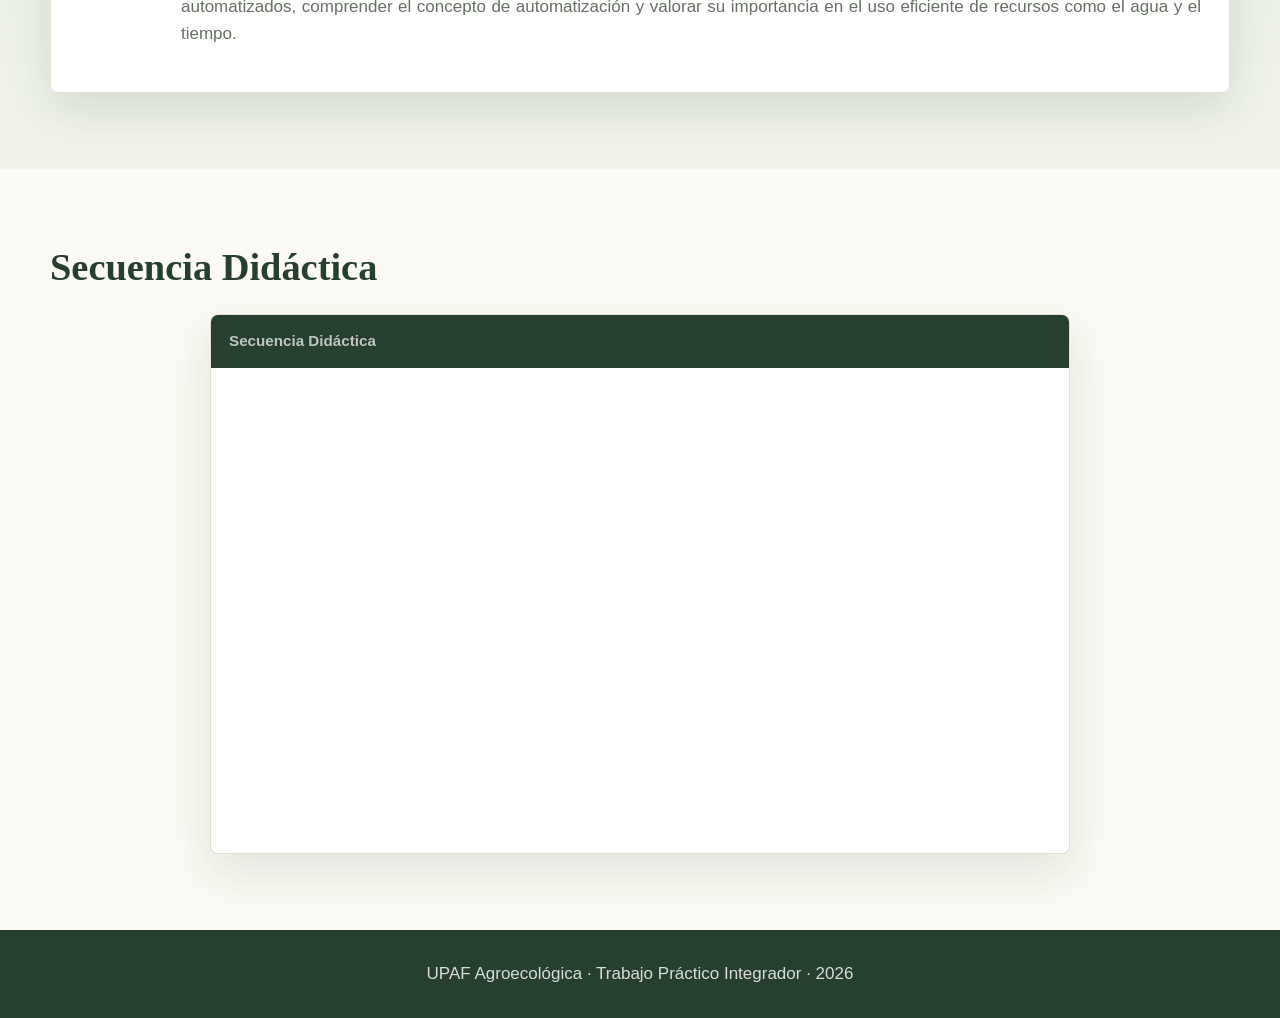
==== commit cd308fde: "Justificar los párrafos de la página de inicio" ====
--- a/index.html
+++ b/index.html
@@ -5,6 +5,12 @@
   <meta name="viewport" content="width=device-width, initial-scale=1.0">
   <title>UPAF Agroecológica</title>
   <link rel="stylesheet" href="styles.css">
+  <style>
+    .content-panel p,
+    .summary-card p {
+      text-align: justify;
+    }
+  </style>
 </head>
 <body>
   <header class="site-header">
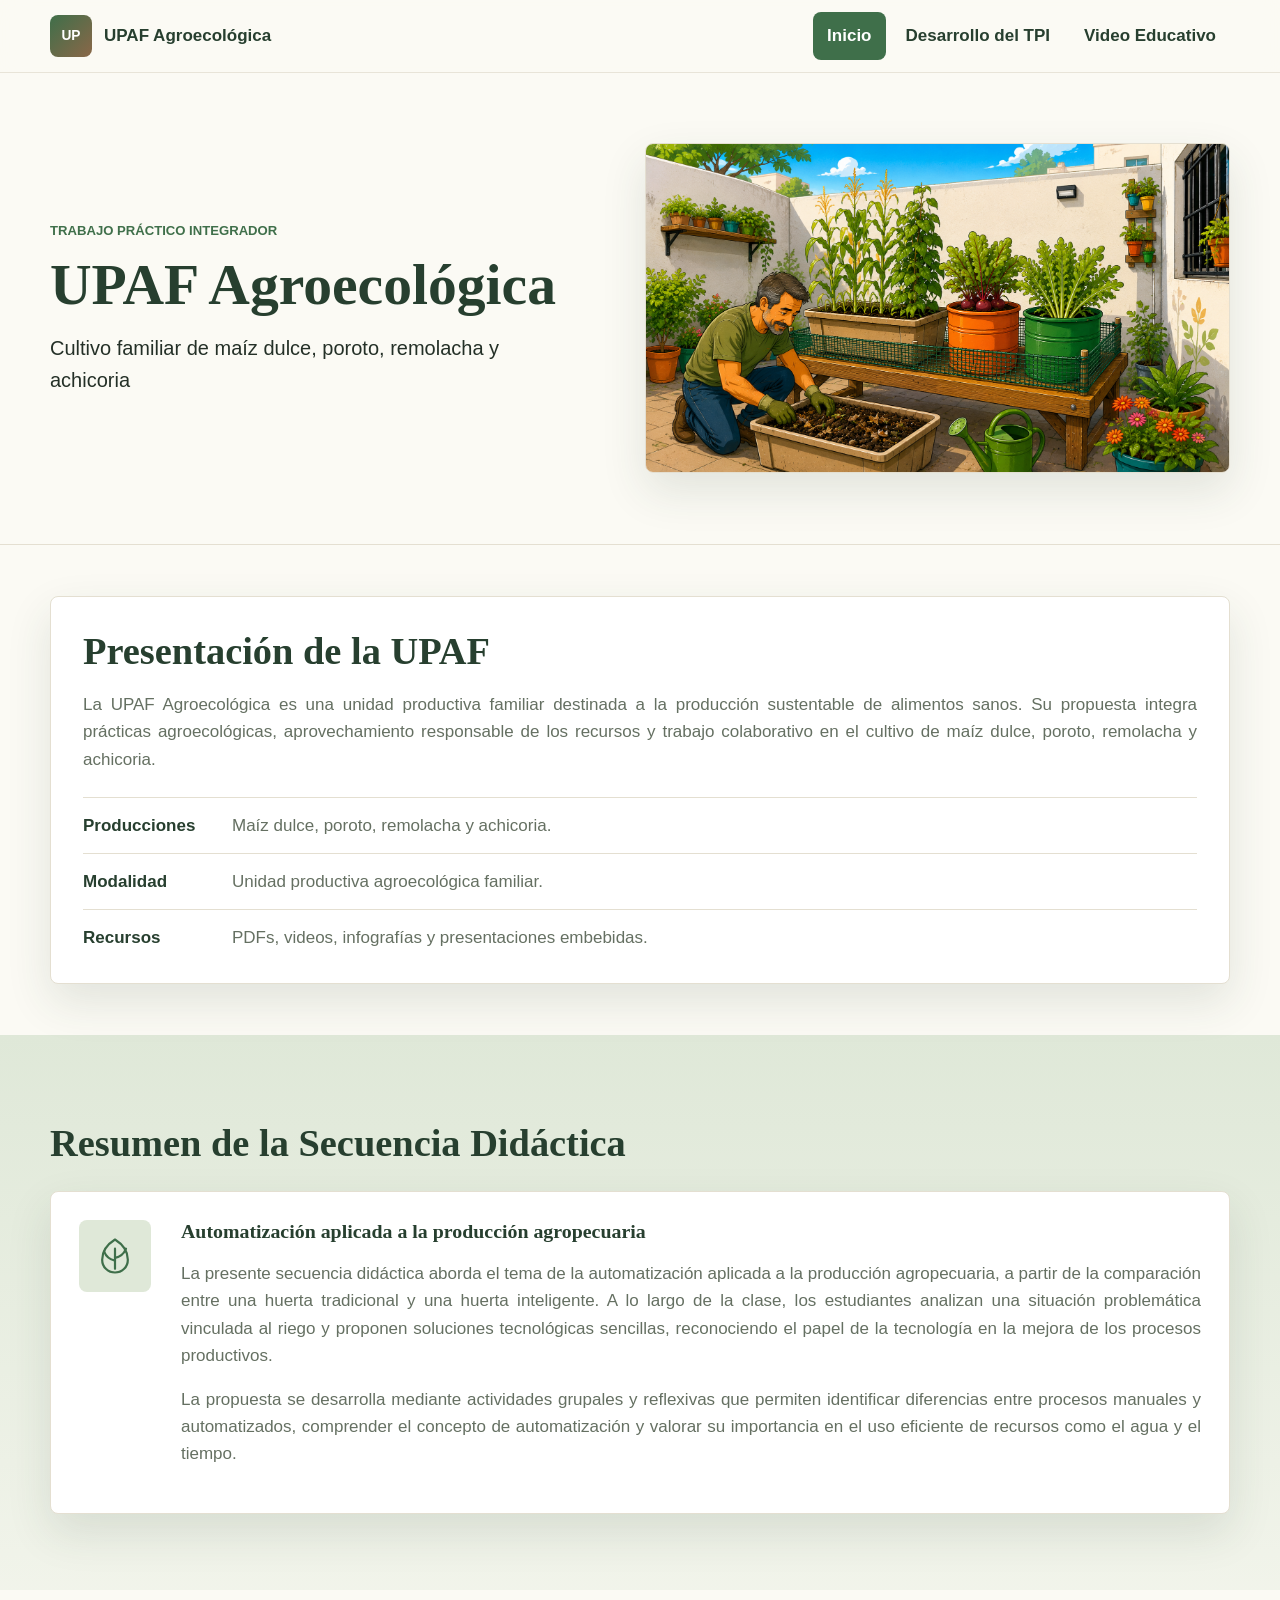
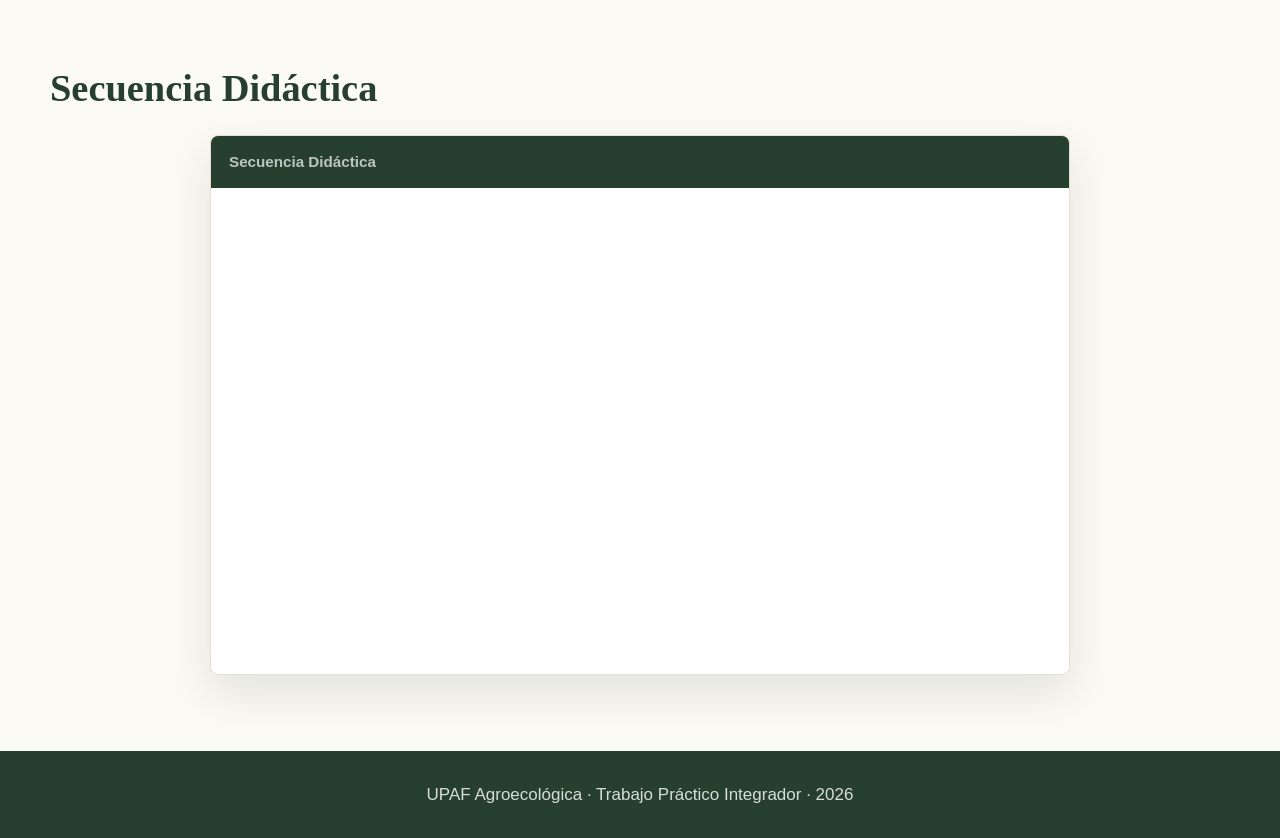
==== commit 3048a64e: "Rediseñar la portada de inicio en dos columnas" ====
--- a/index.html
+++ b/index.html
@@ -6,6 +6,59 @@
   <title>UPAF Agroecológica</title>
   <link rel="stylesheet" href="styles.css">
   <style>
+    .home-cover {
+      background: var(--cream);
+      border-bottom: 1px solid var(--line);
+    }
+
+    .home-cover-inner {
+      display: grid;
+      grid-template-columns: minmax(0, 1fr) minmax(0, 1.1fr);
+      align-items: center;
+      gap: clamp(24px, 5vw, 72px);
+      width: min(100% - 32px, var(--max-width));
+      margin-inline: auto;
+      padding-block: clamp(40px, 5.5vw, 80px);
+    }
+
+    .home-cover-copy .eyebrow {
+      margin-bottom: 14px;
+      color: var(--green-700);
+    }
+
+    .home-cover h1 {
+      color: var(--green-900);
+      font-size: clamp(2.5rem, 4.5vw, 4.25rem);
+      line-height: 1.03;
+      overflow-wrap: anywhere;
+    }
+
+    .home-cover-subtitle {
+      max-width: 42ch;
+      margin: 18px 0 0;
+      color: var(--ink);
+      font-size: clamp(1rem, 1.7vw, 1.25rem);
+    }
+
+    .home-cover-image {
+      display: block;
+      width: 100%;
+      height: auto;
+      border: 1px solid var(--line);
+      border-radius: var(--radius);
+      box-shadow: var(--shadow);
+    }
+
+    .home-presentation {
+      padding-block: clamp(28px, 4vw, 56px);
+    }
+
+    @media (max-width: 760px) {
+      .home-cover-inner {
+        grid-template-columns: 1fr;
+      }
+    }
+
     .content-panel p,
     .summary-card p {
       text-align: justify;
@@ -35,25 +88,25 @@
   </header>
 
   <main>
-    <section class="hero home-hero">
-      <div class="hero-content reveal">
-        <p class="eyebrow">Trabajo Práctico Integrador</p>
-        <h1>UPAF Agroecológica</h1>
-        <p class="hero-subtitle">Producción de maíz dulce, poroto, remolacha y achicoria</p>
-      </div>
-    </section>
-
-    <section class="section section-grid">
-      <div class="media-frame reveal">
-        <div class="image-placeholder">
-          <img
-            src="portada.png"
-            alt="Imagen de portada de la UPAF Agroecológica"
-            class="main-image">
-          
-        </div>
-      </div>
-
+    <section class="home-cover" aria-labelledby="home-cover-title">
+      <div class="home-cover-inner">
+        <div class="home-cover-copy">
+          <p class="eyebrow">Trabajo Práctico Integrador</p>
+          <h1 id="home-cover-title">UPAF Agroecológica</h1>
+          <p class="home-cover-subtitle">Cultivo familiar de maíz dulce, poroto, remolacha y achicoria</p>
+        </div>
+
+        <img
+          class="home-cover-image"
+          src="portada.png"
+          alt="Ilustración de una huerta familiar con cultivos en macetas y cajones"
+          width="1672"
+          height="941"
+          fetchpriority="high">
+      </div>
+    </section>
+
+    <section class="section home-presentation">
       <article class="content-panel reveal">
         <h2>Presentación de la UPAF</h2>
 
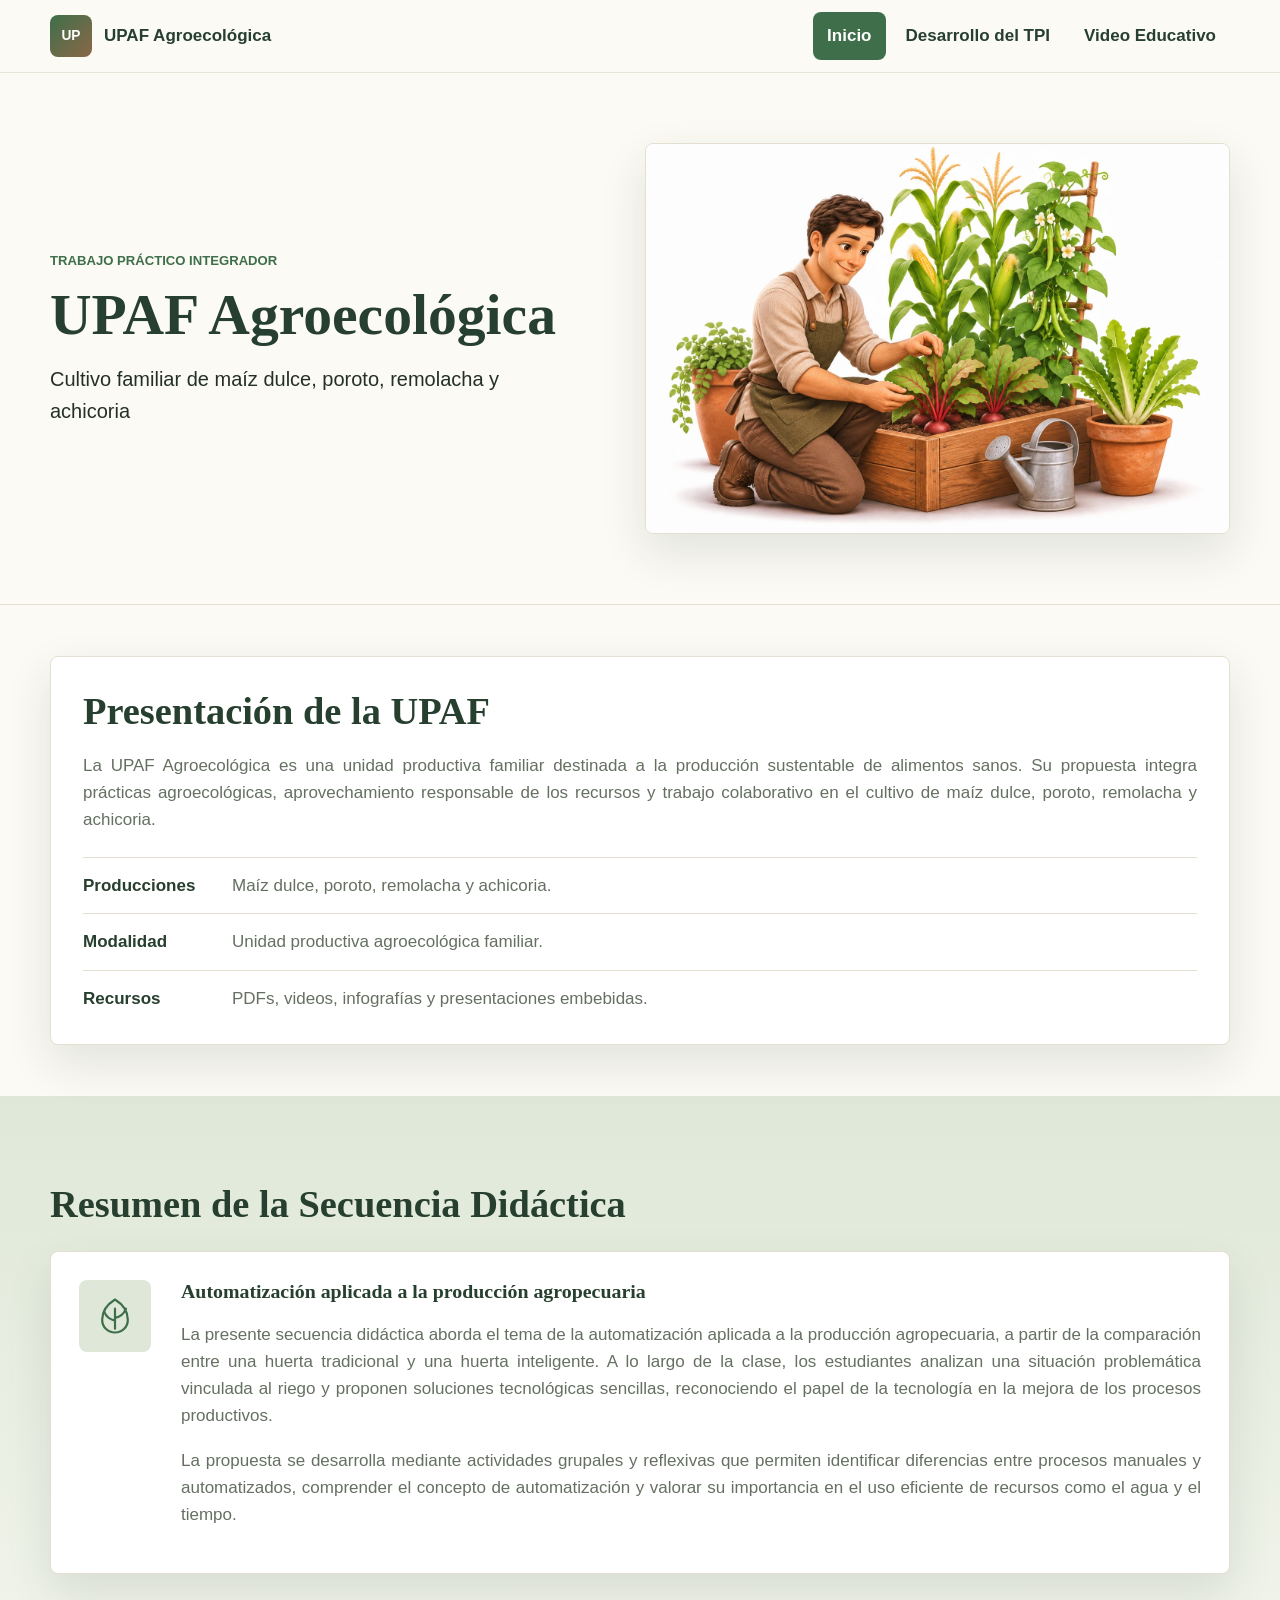
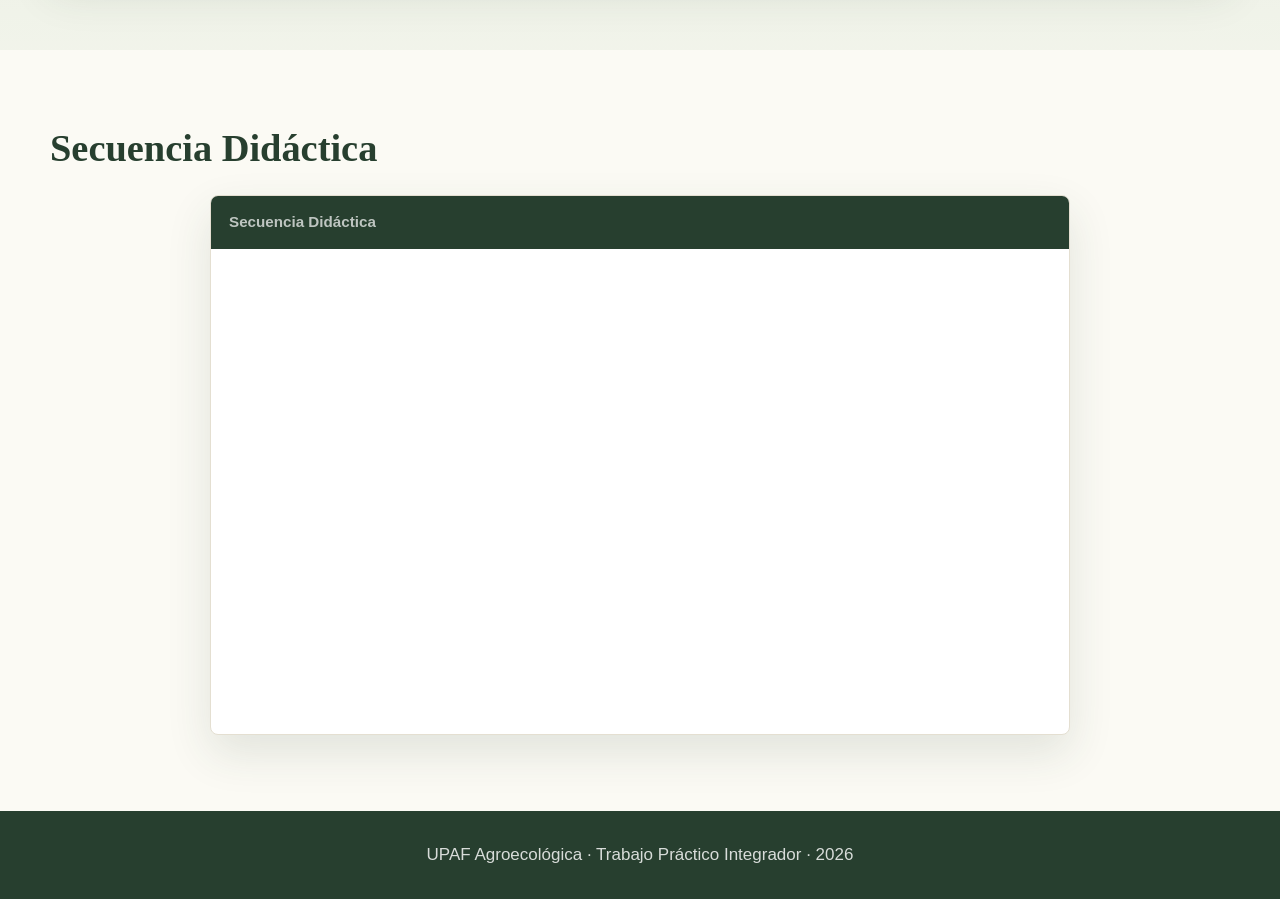
==== commit c49febf1: "Actualizar la ilustración de portada en Inicio" ====
--- a/index.html
+++ b/index.html
@@ -98,10 +98,10 @@
 
         <img
           class="home-cover-image"
-          src="portada.png"
-          alt="Ilustración de una huerta familiar con cultivos en macetas y cajones"
-          width="1672"
-          height="941"
+          src="portada-huerta.webp"
+          alt="Ilustración 3D de un joven cuidando los cultivos de una huerta familiar"
+          width="1536"
+          height="1024"
           fetchpriority="high">
       </div>
     </section>
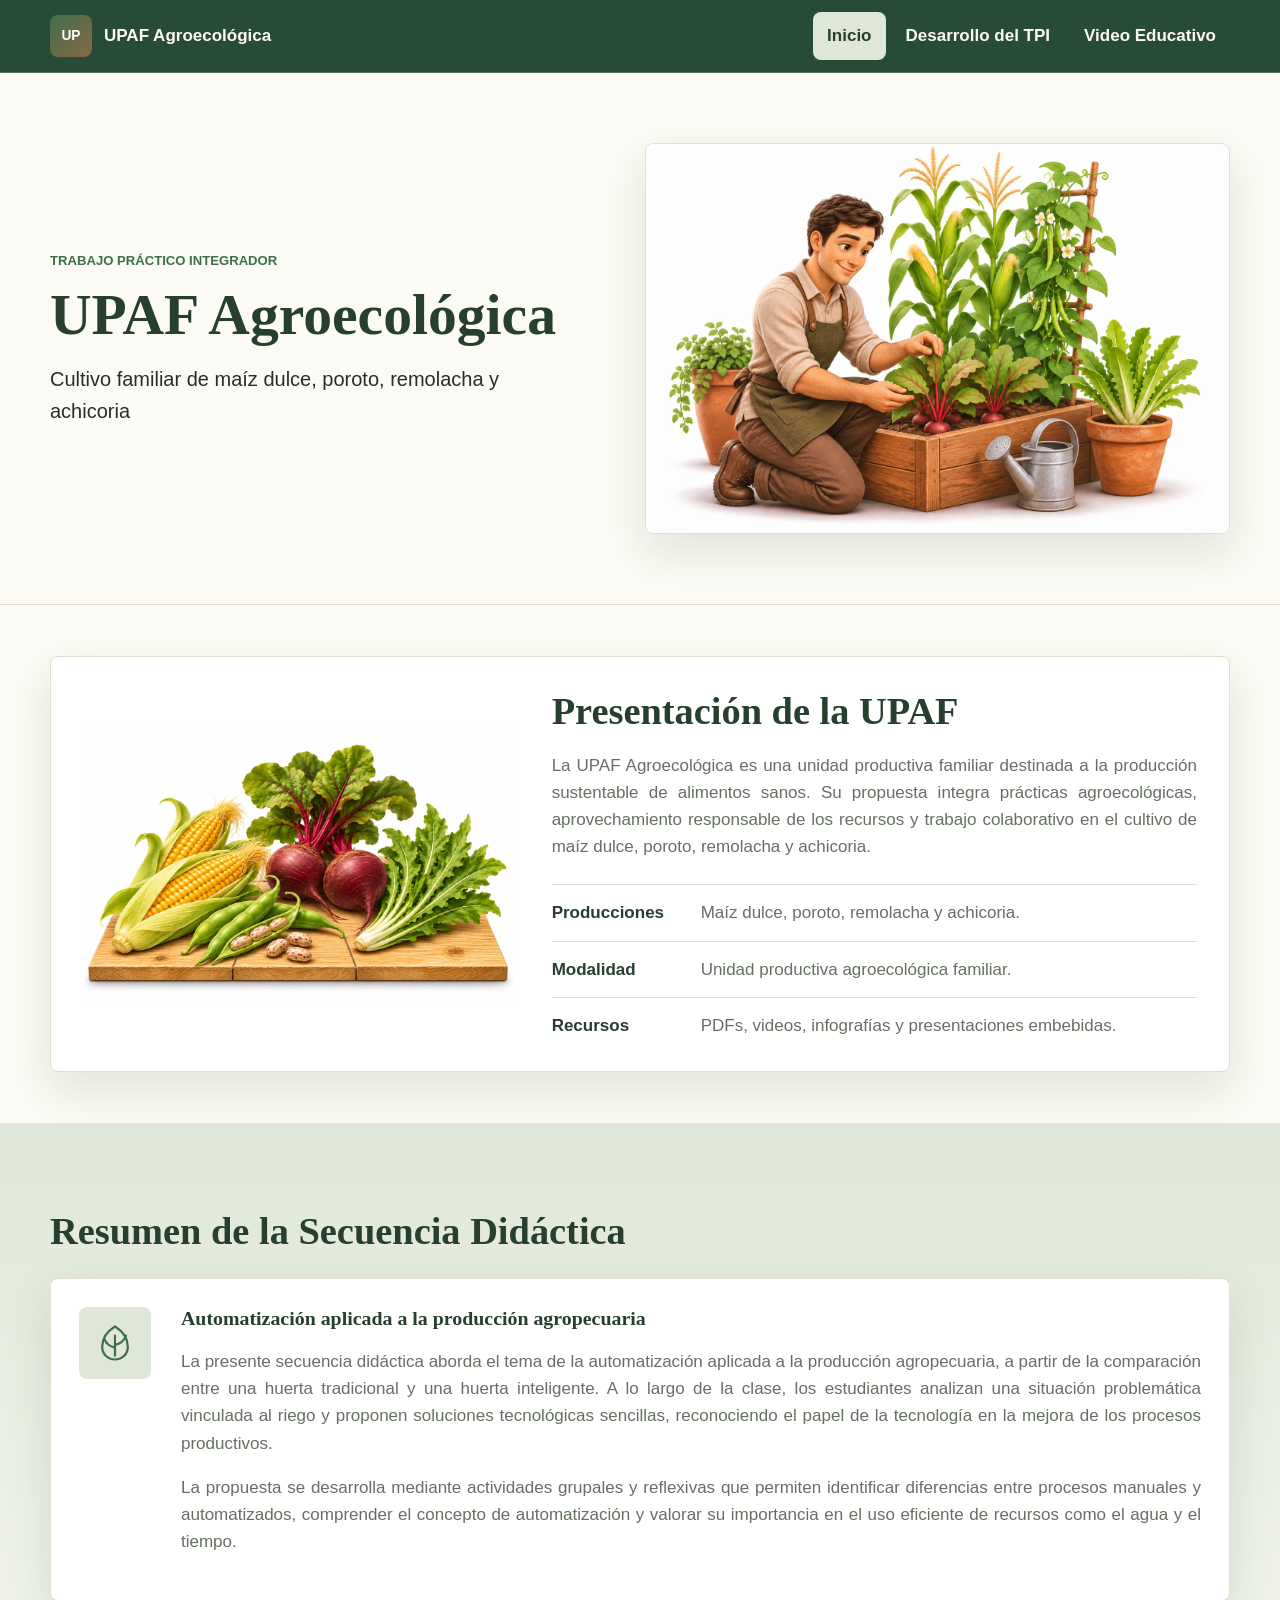
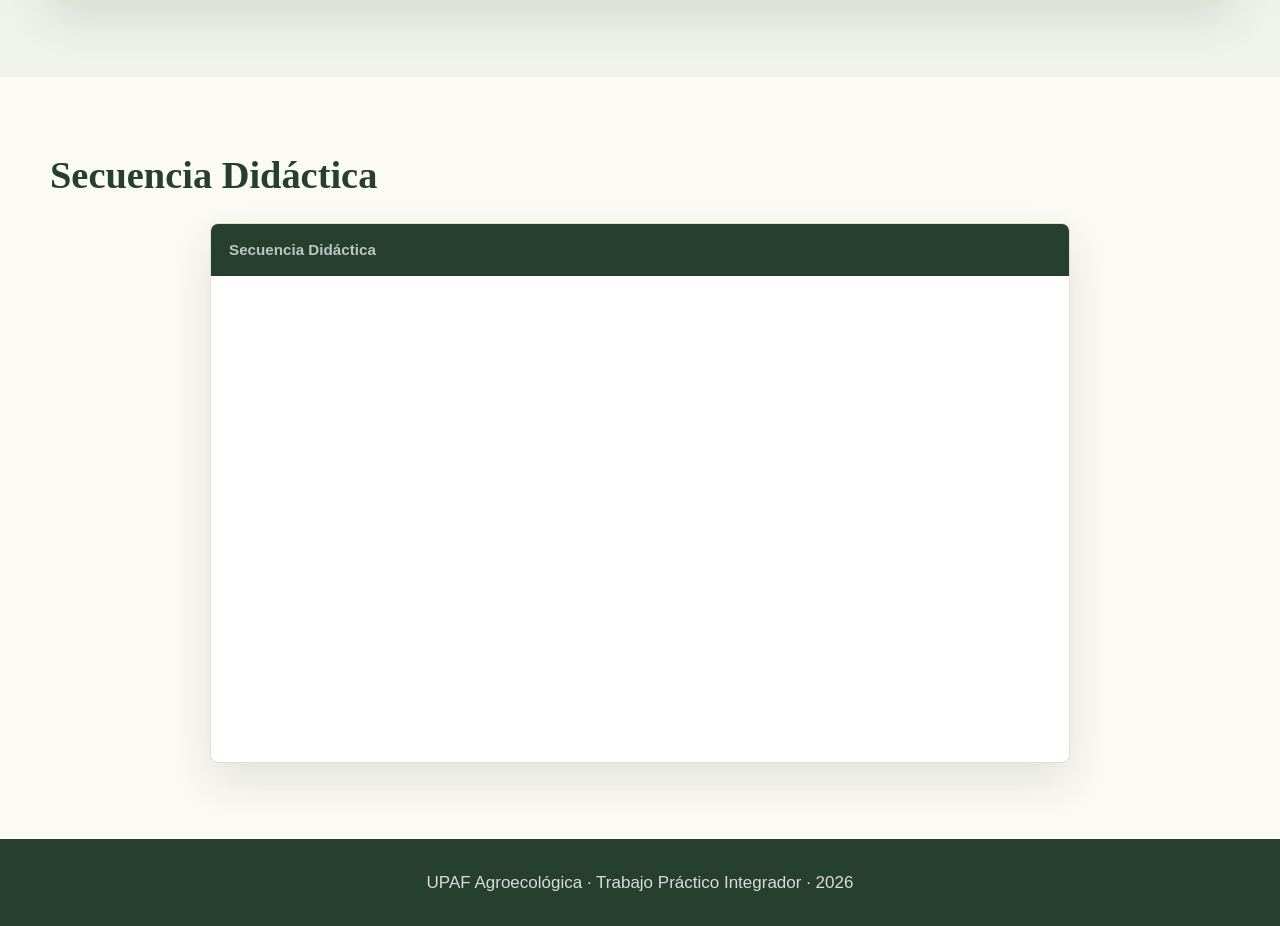
==== commit 6f7e37a6: "Ilustrar la sección Presentación de la UPAF" ====
--- a/index.html
+++ b/index.html
@@ -53,6 +53,37 @@
       padding-block: clamp(28px, 4vw, 56px);
     }
 
+    .home-presentation .content-panel {
+      display: grid;
+      grid-template-columns: minmax(0, 0.8fr) minmax(0, 1.2fr);
+      align-items: center;
+      gap: clamp(20px, 3vw, 40px);
+    }
+
+    .home-presentation-image {
+      grid-column: 1;
+      grid-row: 1;
+      display: block;
+      width: 100%;
+      height: auto;
+    }
+
+    .home-presentation-copy {
+      grid-column: 2;
+    }
+
+    @media (max-width: 760px) {
+      .home-presentation .content-panel {
+        grid-template-columns: minmax(0, 1fr);
+      }
+
+      .home-presentation-copy,
+      .home-presentation-image {
+        grid-column: auto;
+        grid-row: auto;
+      }
+    }
+
     @media (max-width: 760px) {
       .home-cover-inner {
         grid-template-columns: 1fr;
@@ -108,30 +139,40 @@
 
     <section class="section home-presentation">
       <article class="content-panel reveal">
-        <h2>Presentación de la UPAF</h2>
-
-        <p>
-          La UPAF Agroecológica es una unidad productiva familiar destinada a la producción sustentable
-          de alimentos sanos. Su propuesta integra prácticas agroecológicas, aprovechamiento responsable
-          de los recursos y trabajo colaborativo en el cultivo de maíz dulce, poroto, remolacha y achicoria.
-        </p>
-
-        <dl class="data-list">
-          <div>
-            <dt>Producciones</dt>
-            <dd>Maíz dulce, poroto, remolacha y achicoria.</dd>
-          </div>
-
-          <div>
-            <dt>Modalidad</dt>
-            <dd>Unidad productiva agroecológica familiar.</dd>
-          </div>
-
-          <div>
-            <dt>Recursos</dt>
-            <dd>PDFs, videos, infografías y presentaciones embebidas.</dd>
-          </div>
-        </dl>
+        <div class="home-presentation-copy">
+          <h2>Presentación de la UPAF</h2>
+
+          <p>
+            La UPAF Agroecológica es una unidad productiva familiar destinada a la producción sustentable
+            de alimentos sanos. Su propuesta integra prácticas agroecológicas, aprovechamiento responsable
+            de los recursos y trabajo colaborativo en el cultivo de maíz dulce, poroto, remolacha y achicoria.
+          </p>
+
+          <dl class="data-list">
+            <div>
+              <dt>Producciones</dt>
+              <dd>Maíz dulce, poroto, remolacha y achicoria.</dd>
+            </div>
+
+            <div>
+              <dt>Modalidad</dt>
+              <dd>Unidad productiva agroecológica familiar.</dd>
+            </div>
+
+            <div>
+              <dt>Recursos</dt>
+              <dd>PDFs, videos, infografías y presentaciones embebidas.</dd>
+            </div>
+          </dl>
+        </div>
+        <img
+          class="home-presentation-image"
+          src="cultivos-upaf.webp"
+          alt="Maíz dulce, porotos, remolachas y achicoria sobre tablones de madera"
+          width="1200"
+          height="800"
+          loading="lazy"
+          decoding="async">
       </article>
     </section>
 
--- a/styles.css
+++ b/styles.css
@@ -48,9 +48,8 @@
   position: sticky;
   top: 0;
   z-index: 100;
-  border-bottom: 1px solid rgba(228, 223, 209, 0.8);
-  background: rgba(251, 250, 244, 0.92);
-  backdrop-filter: blur(14px);
+  border-bottom: 1px solid #55765e;
+  background: #284b38;
 }
 
 .navbar {
@@ -68,7 +67,7 @@
   align-items: center;
   gap: 12px;
   font-weight: 700;
-  color: var(--green-900);
+  color: var(--cream);
 }
 
 .brand-mark {
@@ -92,24 +91,29 @@
 .nav-links a {
   padding: 10px 14px;
   border-radius: var(--radius);
-  color: var(--green-900);
+  color: var(--cream);
   font-weight: 600;
   transition: background 180ms ease, color 180ms ease;
 }
 
 .nav-links a:hover,
 .nav-links a.active {
-  color: var(--white);
-  background: var(--green-700);
+  color: var(--green-900);
+  background: var(--sage);
+}
+
+.site-header :is(a, button):focus-visible {
+  outline: 2px solid var(--cream);
+  outline-offset: 3px;
 }
 
 .nav-toggle {
   display: none;
   width: 44px;
   height: 44px;
-  border: 1px solid var(--line);
-  border-radius: var(--radius);
-  background: var(--white);
+  border: 1px solid #86a28a;
+  border-radius: var(--radius);
+  background: transparent;
 }
 
 .nav-toggle span {
@@ -117,7 +121,7 @@
   width: 20px;
   height: 2px;
   margin: 5px auto;
-  background: var(--green-900);
+  background: var(--cream);
   transition: transform 180ms ease, opacity 180ms ease;
 }
 
@@ -577,9 +581,9 @@
     display: grid;
     gap: 8px;
     padding: 12px;
-    border: 1px solid var(--line);
+    border: 1px solid #86a28a;
     border-radius: var(--radius);
-    background: var(--white);
+    background: #284b38;
     box-shadow: var(--shadow);
     transform: translateY(-12px);
     opacity: 0;
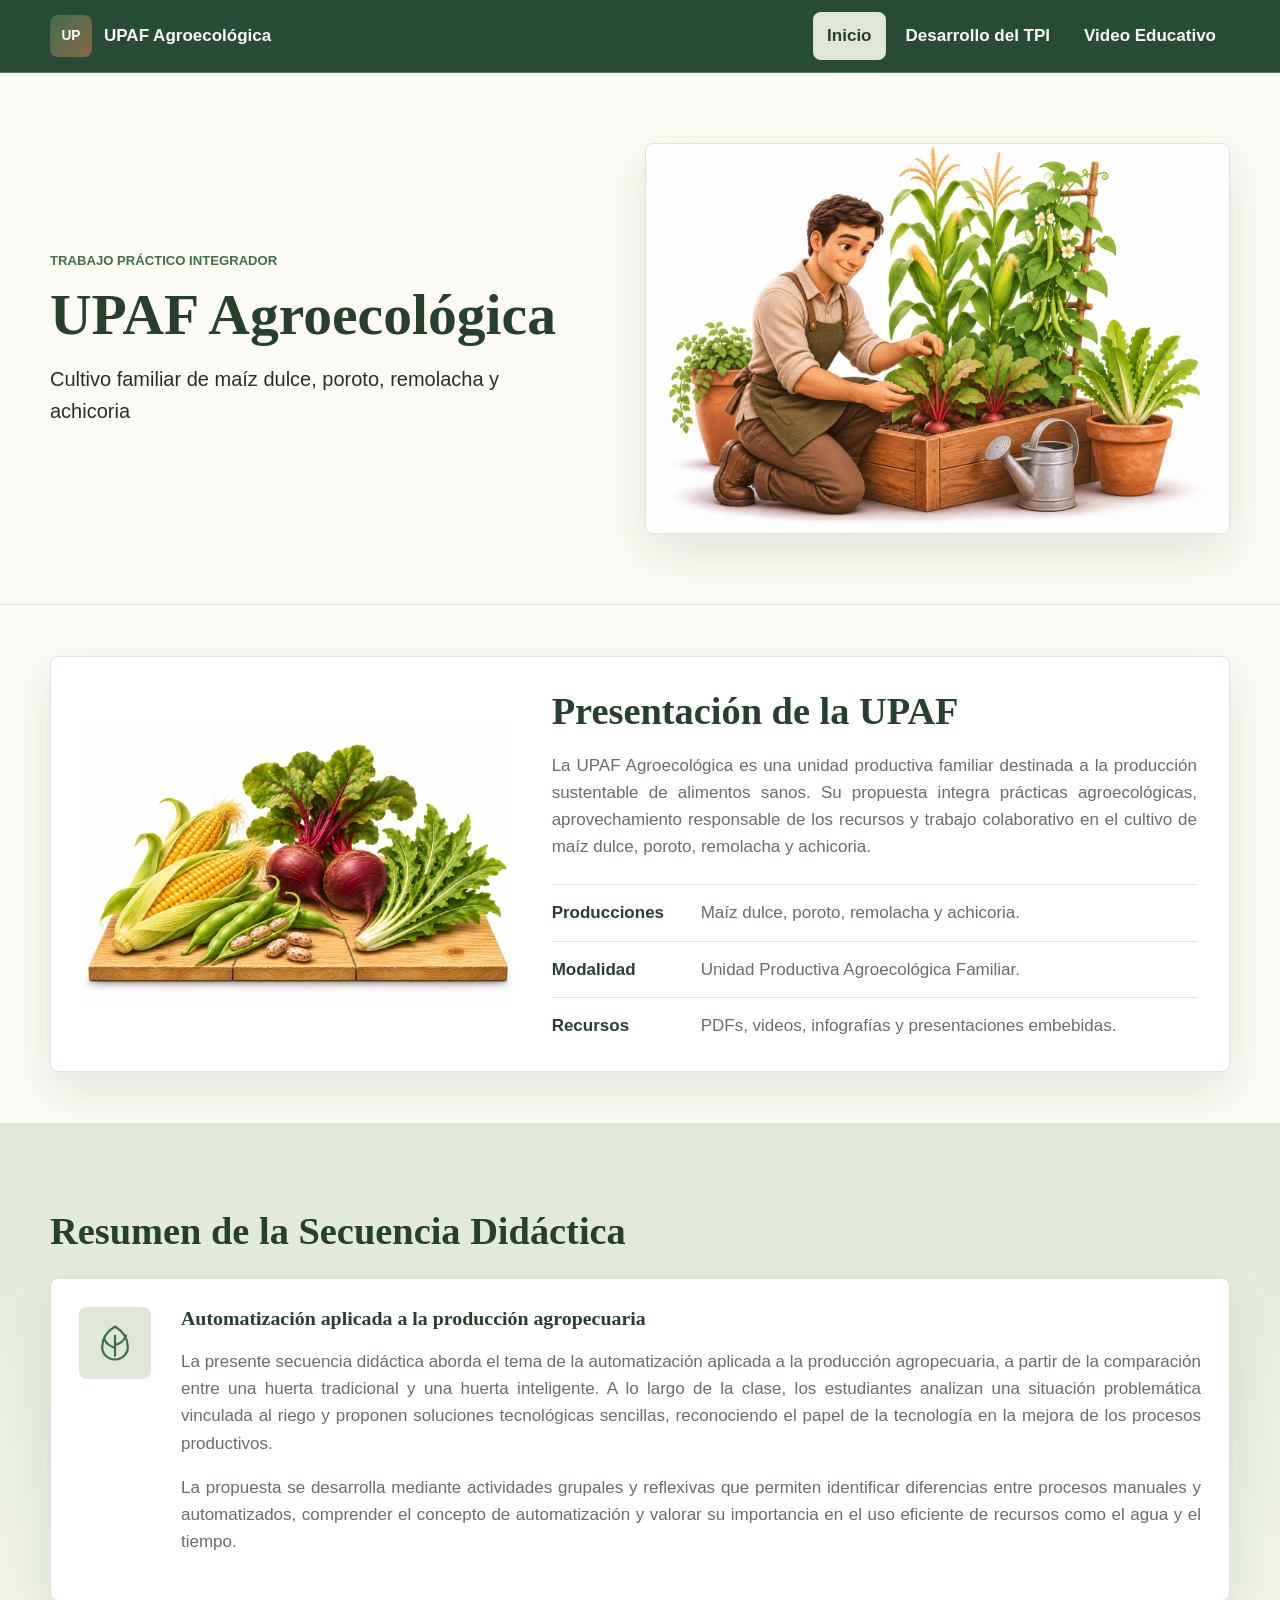
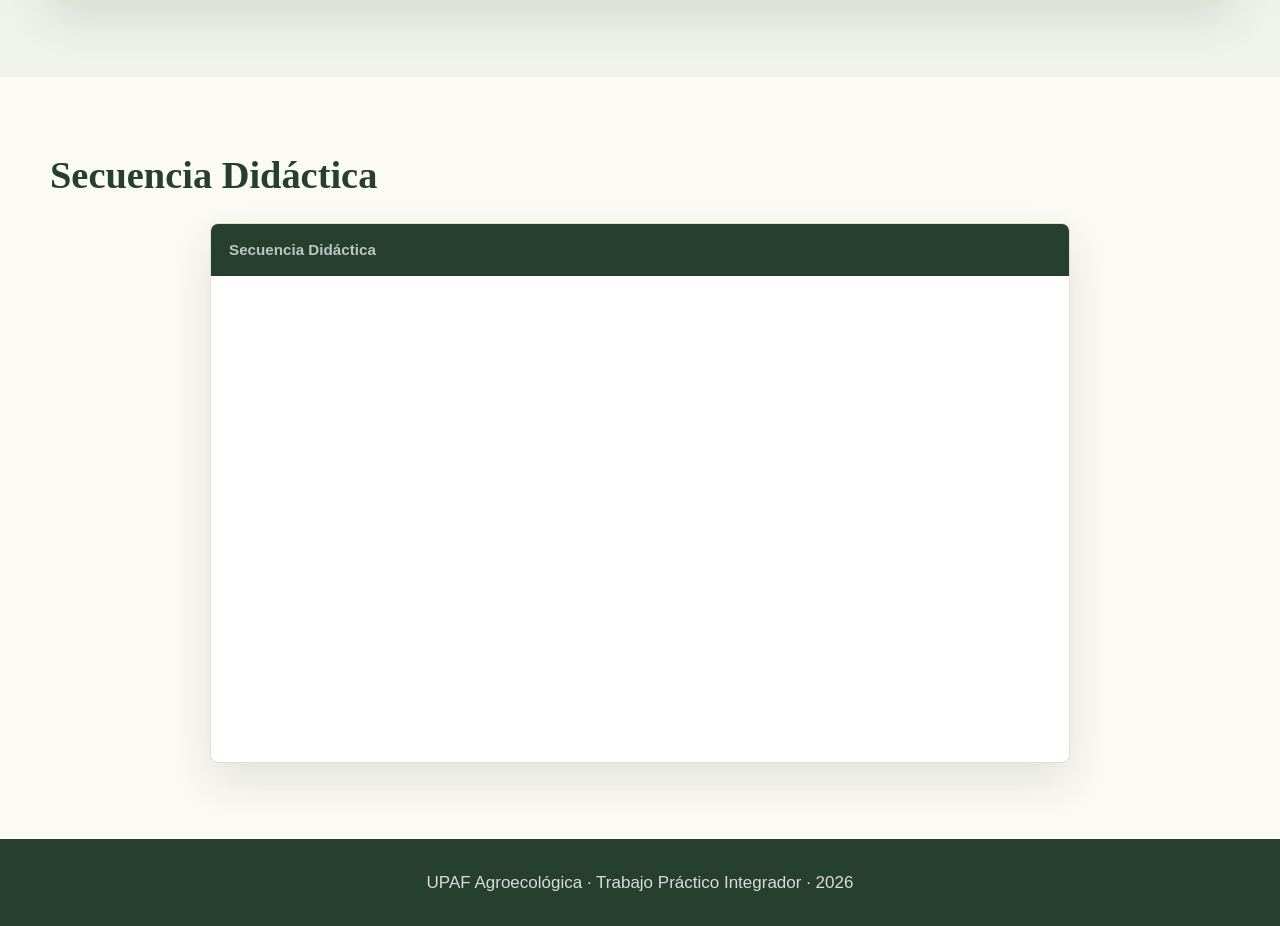
==== commit 566d4783: "Capitalizar la modalidad de la UPAF" ====
--- a/index.html
+++ b/index.html
@@ -156,7 +156,7 @@
 
             <div>
               <dt>Modalidad</dt>
-              <dd>Unidad productiva agroecológica familiar.</dd>
+              <dd>Unidad Productiva Agroecológica Familiar.</dd>
             </div>
 
             <div>
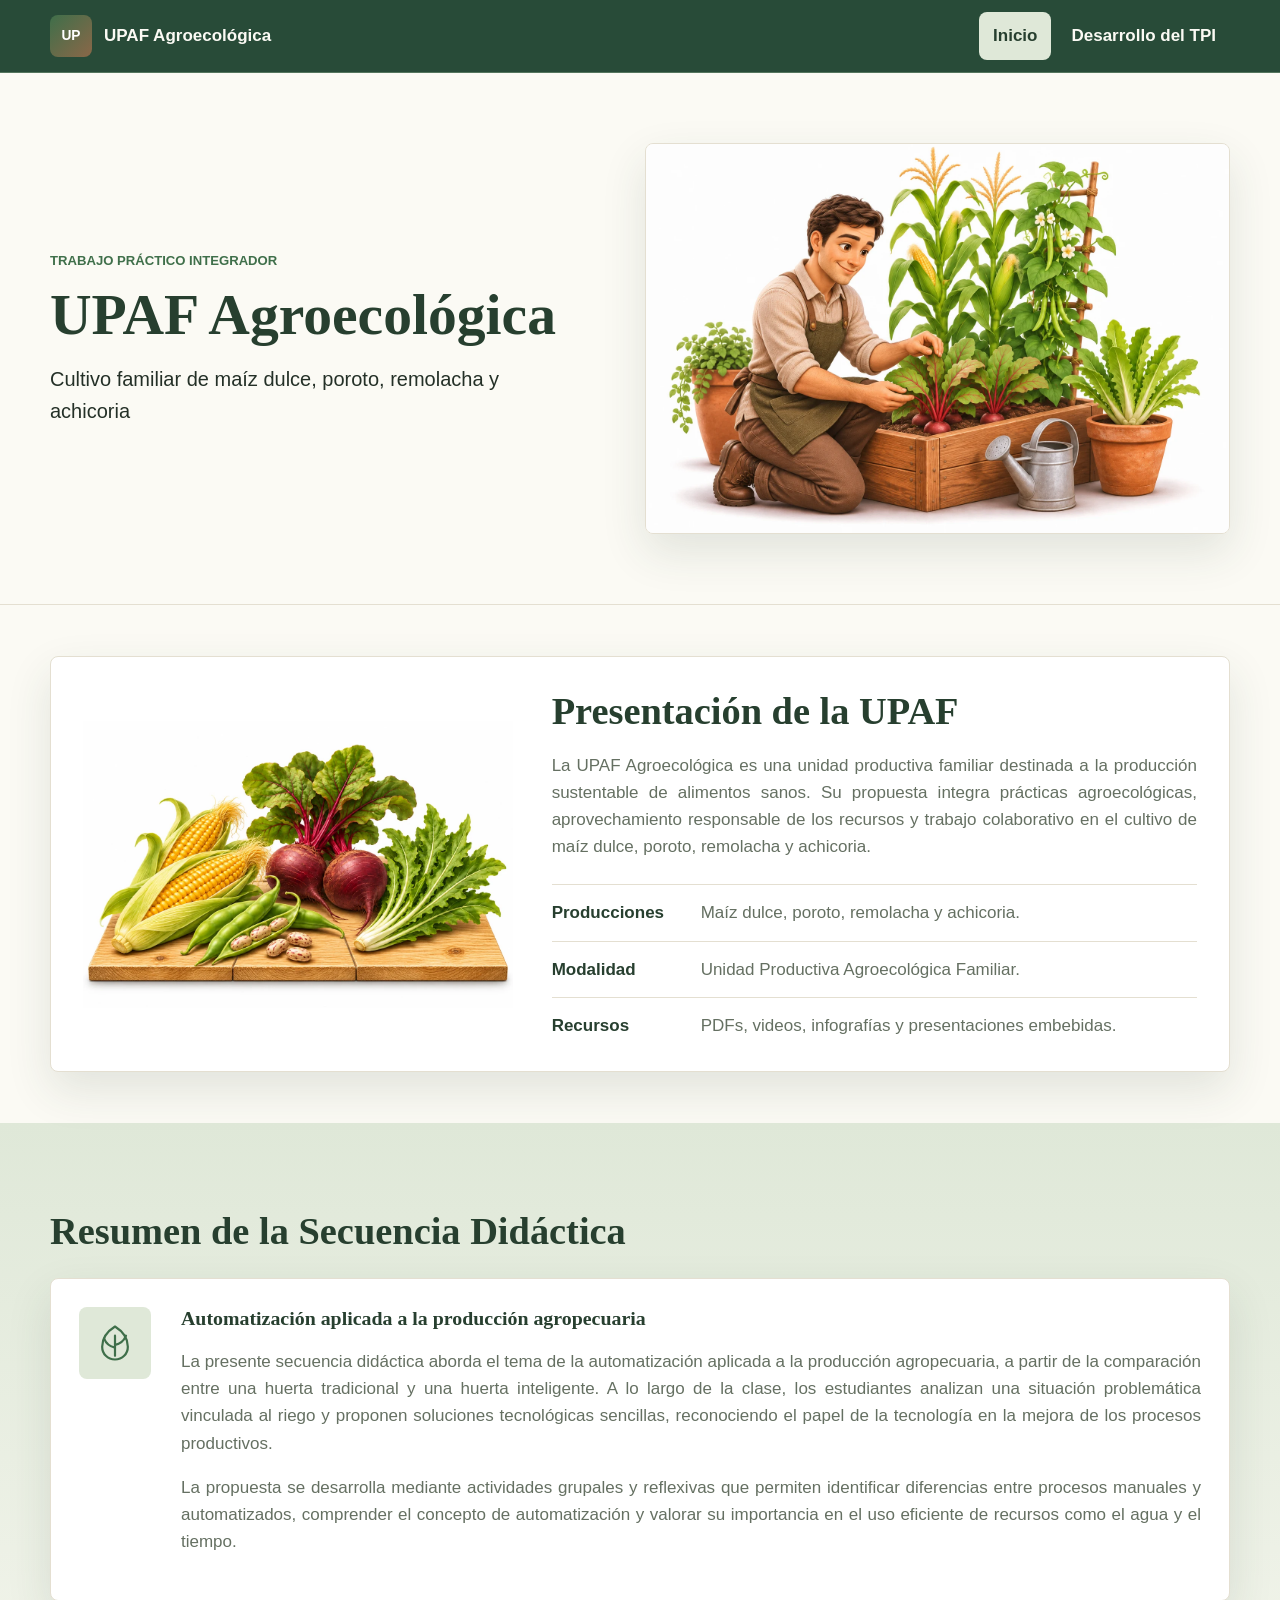
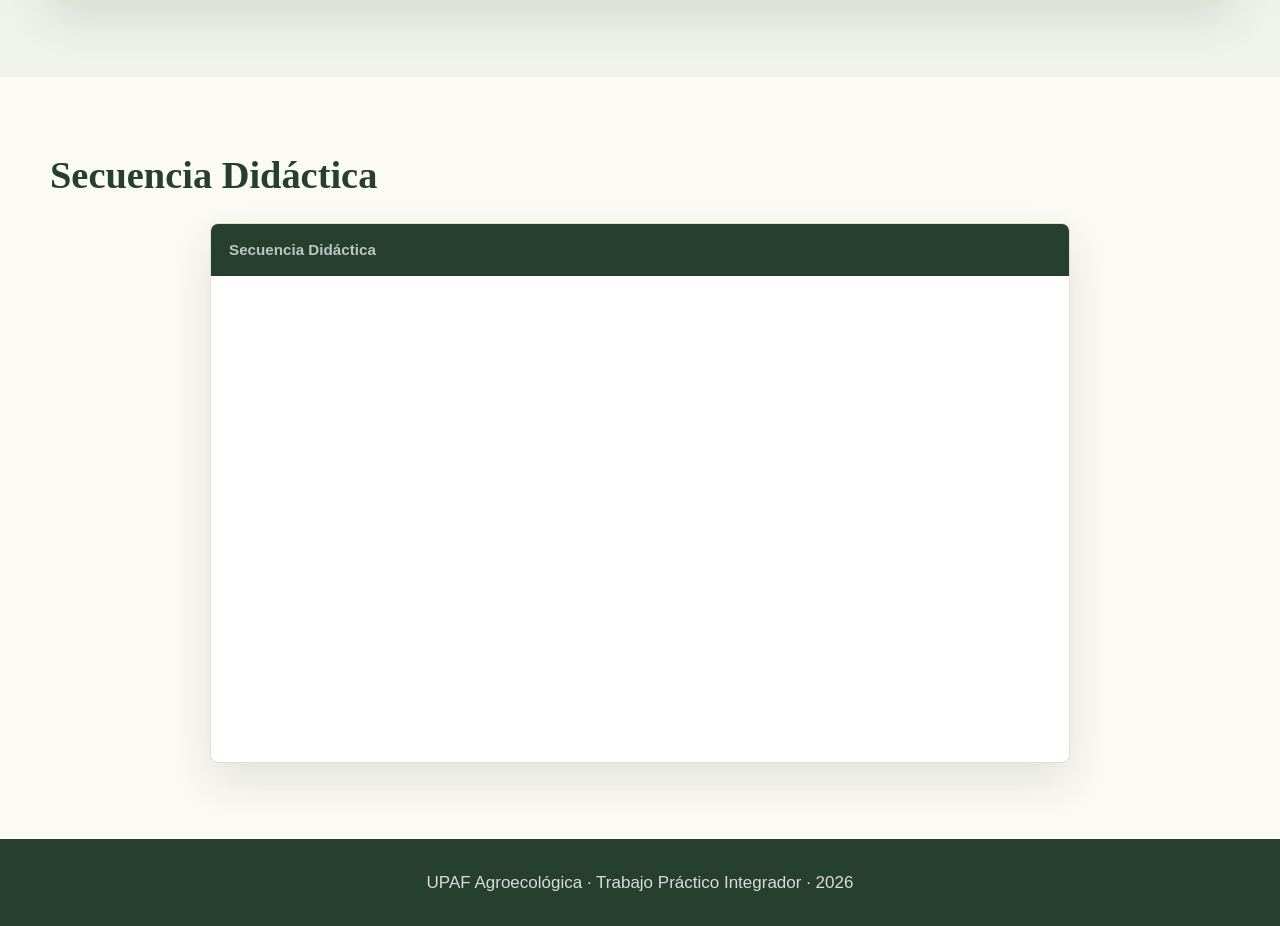
==== commit d2a4347c: "Quitar Video Educativo del menú de navegación" ====
--- a/index.html
+++ b/index.html
@@ -113,7 +113,6 @@
       <div class="nav-links">
         <a class="active" href="index.html">Inicio</a>
         <a href="desarrollo.html">Desarrollo del TPI</a>
-        <a href="video.html">Video Educativo</a>
       </div>
     </nav>
   </header>
